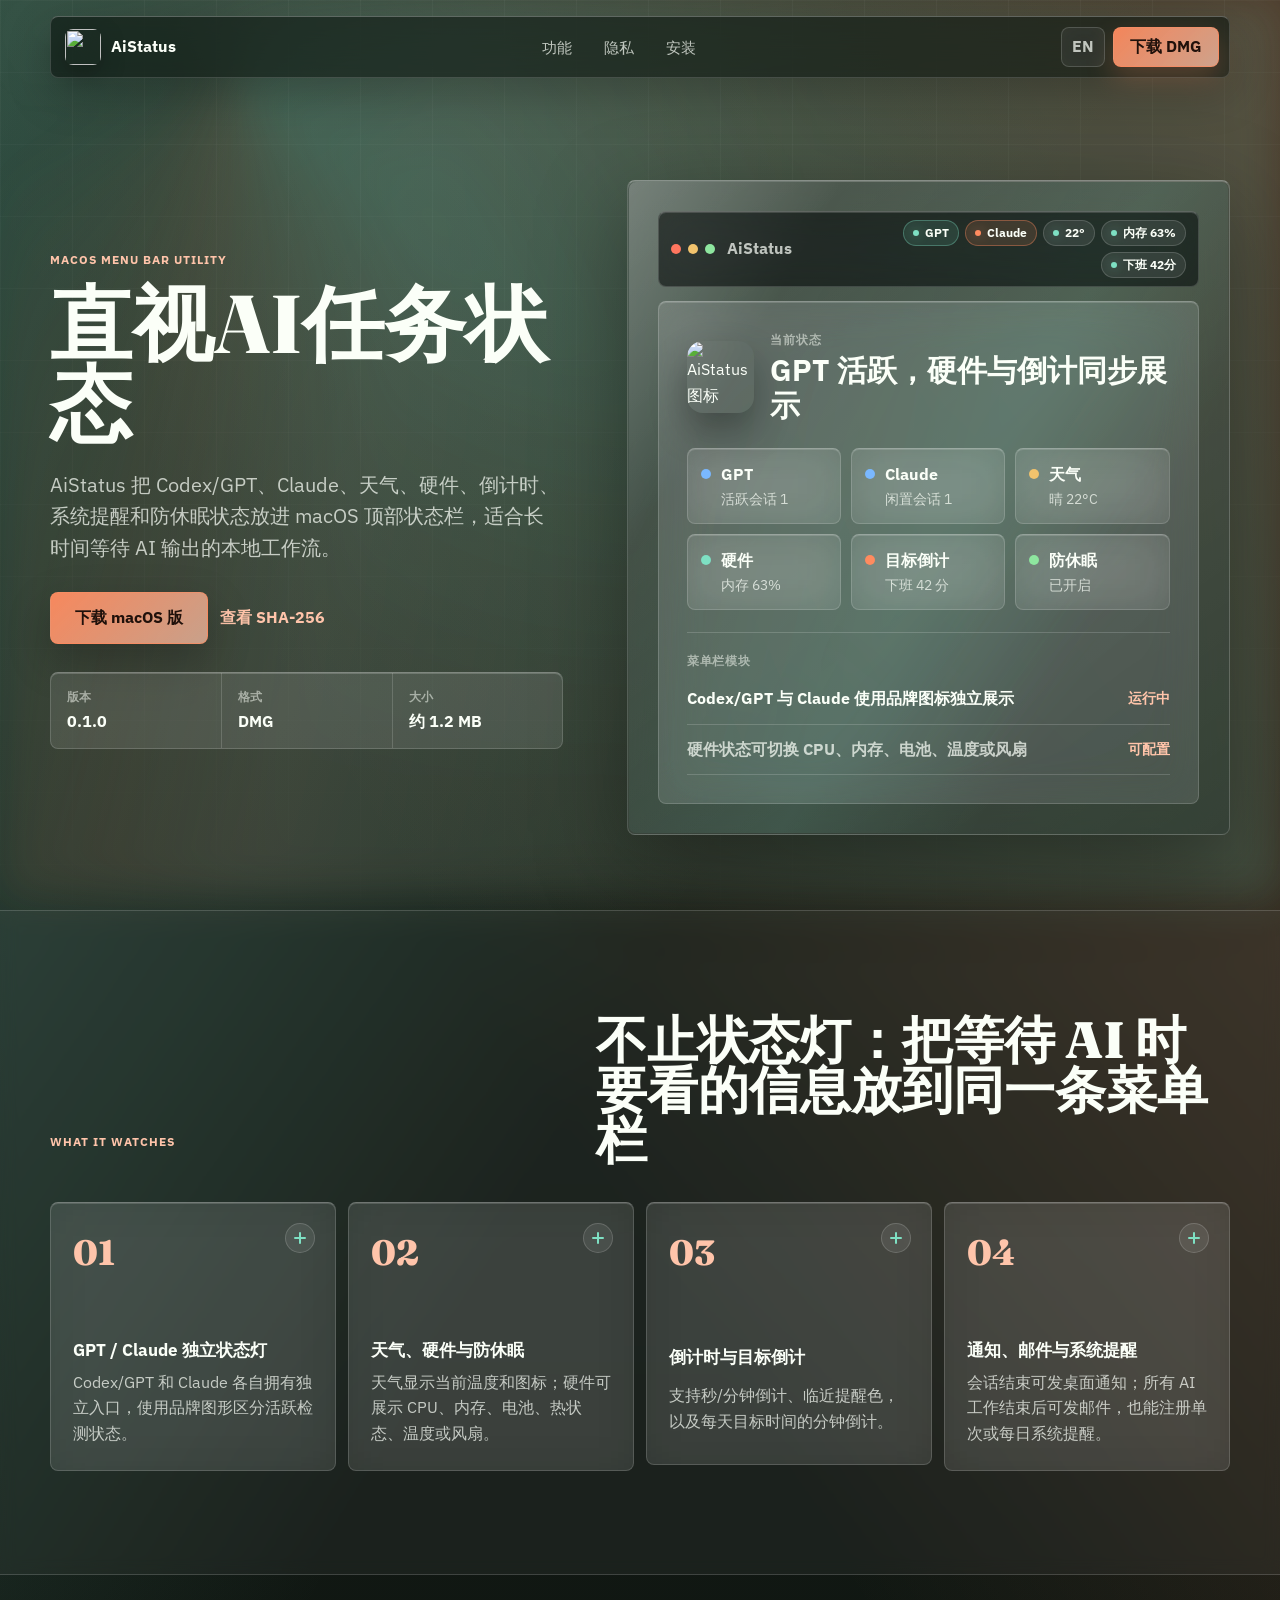
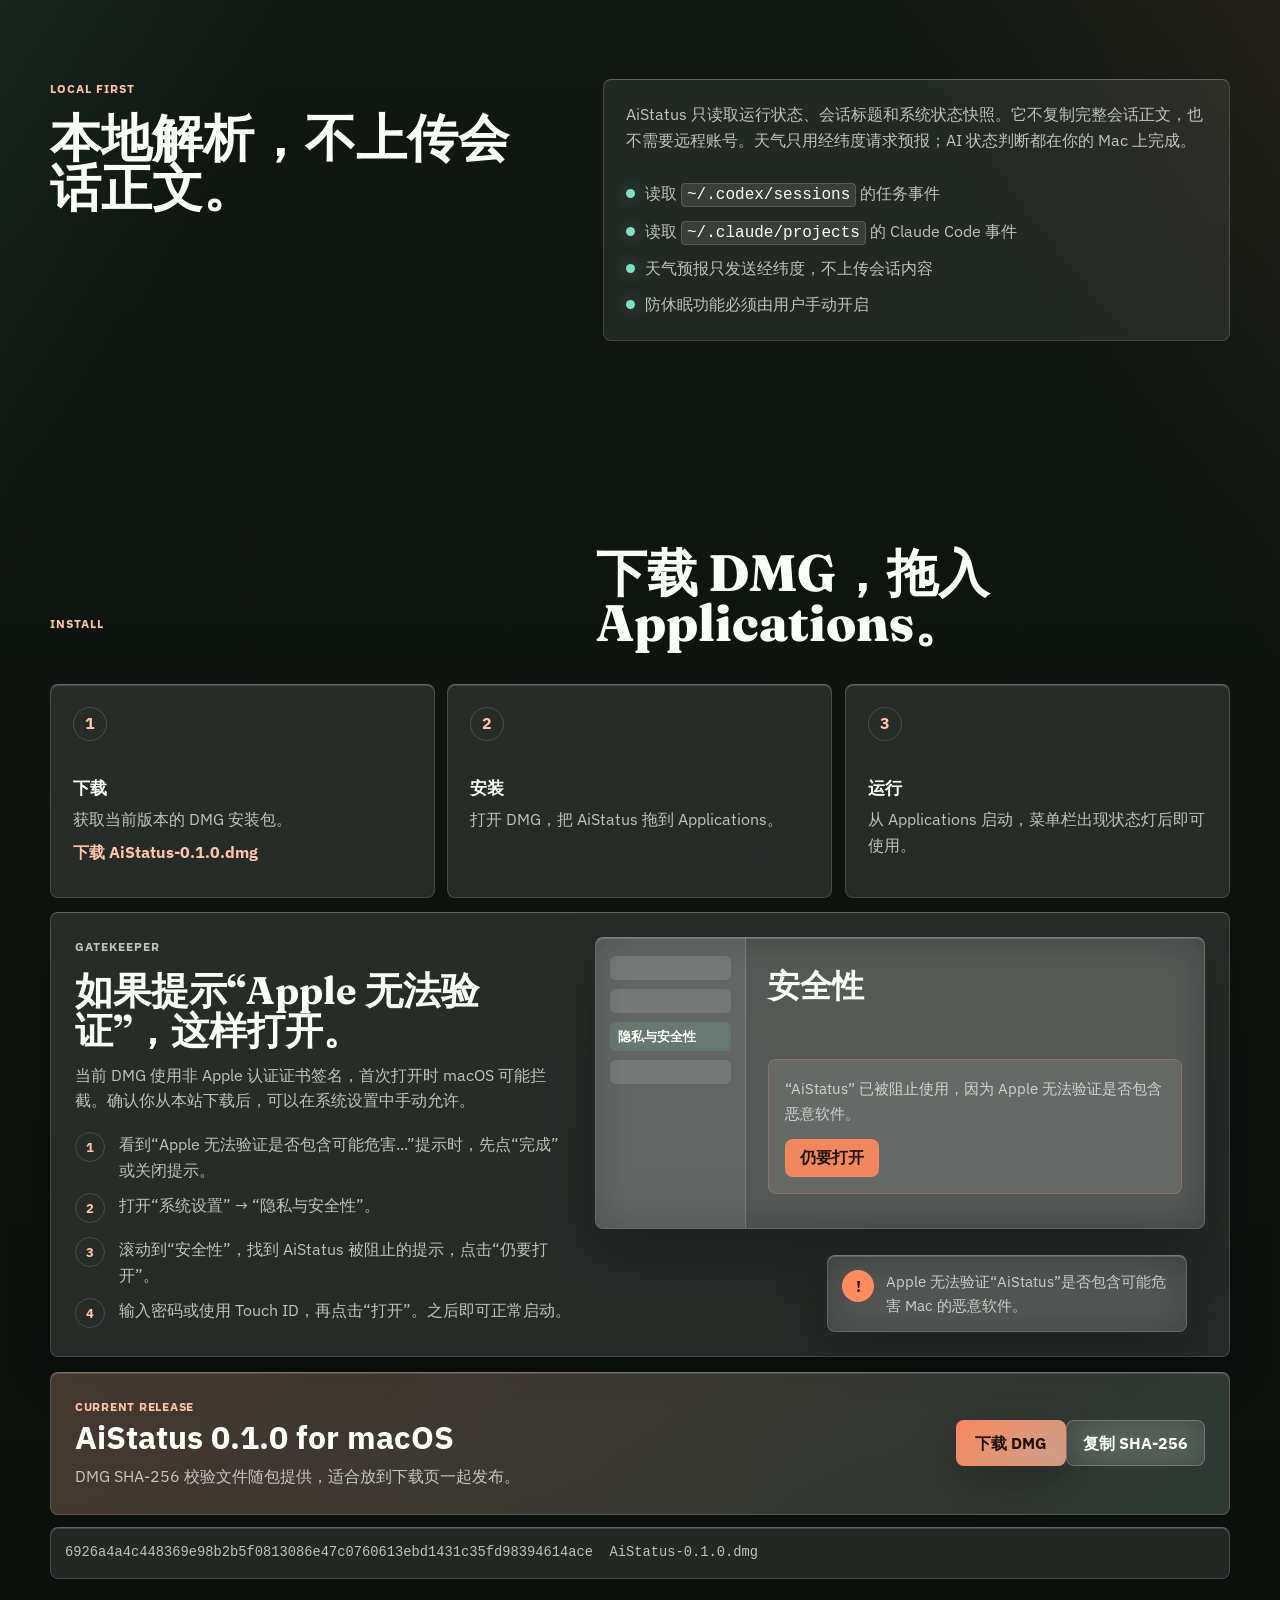
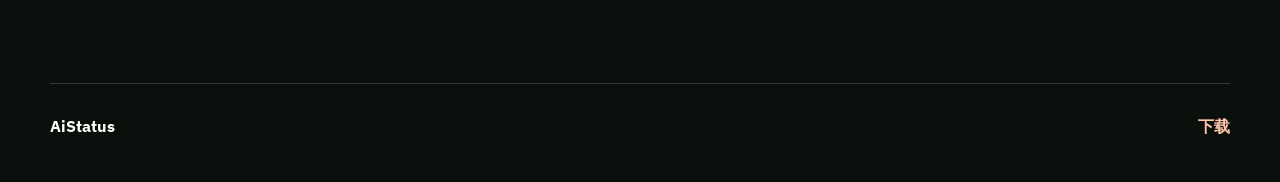
==== site/index.html @ 4d18d647 "feat: expand status modules and landing page" ====
<!doctype html>
<html lang="zh-CN">
<head>
    <meta charset="utf-8">
    <meta name="viewport" content="width=device-width, initial-scale=1">
    <title>AiStatus - macOS 菜单栏 AI 状态灯</title>
    <meta name="description" content="AiStatus 是一款 macOS 菜单栏工具，用独立状态灯显示 Codex/GPT 和 Claude Code 任务，并集中展示天气、硬件、倒计时、系统提醒和防休眠状态。">
    <link rel="icon" href="assets/app-icon.png">
    <link rel="preconnect" href="https://fonts.googleapis.com">
    <link rel="preconnect" href="https://fonts.gstatic.com" crossorigin>
    <link href="https://fonts.googleapis.com/css2?family=Fraunces:opsz,wght@9..144,700;9..144,800&family=IBM+Plex+Sans:wght@400;500;600;700&display=swap" rel="stylesheet">
    <link rel="stylesheet" href="styles.css">
</head>
<body>
    <div class="cursor-follower" data-cursor aria-hidden="true">
        <span class="cursor-halo"></span>
        <span class="cursor-core"></span>
    </div>

    <header class="site-header" aria-label="主导航" data-i18n-attr="aria-label:headerAria">
        <a class="brand" href="#top" aria-label="AiStatus 首页" data-i18n-attr="aria-label:brandAria">
            <img src="assets/app-icon.png" alt="" width="36" height="36">
            <span>AiStatus</span>
        </a>
        <nav class="nav-links" aria-label="页面导航" data-i18n-attr="aria-label:navAria">
            <a href="#features" data-i18n="navFeatures">功能</a>
            <a href="#privacy" data-i18n="navPrivacy">隐私</a>
            <a href="#install" data-i18n="navInstall">安装</a>
        </nav>
        <div class="header-actions">
            <button class="language-toggle" type="button" data-lang-toggle aria-label="Switch to English" aria-pressed="false">
                <span data-lang-current>EN</span>
            </button>
            <a class="header-download" href="downloads/AiStatus-0.1.0.dmg" download data-i18n="navDownload">下载 DMG</a>
        </div>
    </header>

    <main id="top">
        <section class="hero" aria-labelledby="hero-title">
            <div class="hero-copy">
                <p class="eyebrow" data-i18n="heroEyebrow">macOS menu bar utility</p>
                <h1 id="hero-title" data-i18n="heroTitle">直视AI任务状态</h1>
                <p class="hero-lede" data-i18n="heroLede">
                    AiStatus 把 Codex/GPT、Claude、天气、硬件、倒计时、系统提醒和防休眠状态
                    放进 macOS 顶部状态栏，适合长时间等待 AI 输出的本地工作流。
                </p>
                <div class="hero-actions" aria-label="下载操作" data-i18n-attr="aria-label:downloadActionsAria">
                    <a class="download-button" href="downloads/AiStatus-0.1.0.dmg" download data-i18n="heroDownload">下载 macOS 版</a>
                    <a class="checksum-link" href="downloads/AiStatus-0.1.0.dmg.sha256" data-i18n="heroChecksum">查看 SHA-256</a>
                </div>
                <dl class="release-strip" aria-label="版本信息" data-i18n-attr="aria-label:releaseAria">
                    <div>
                        <dt data-i18n="releaseVersion">版本</dt>
                        <dd>0.1.0</dd>
                    </div>
                    <div>
                        <dt data-i18n="releaseFormat">格式</dt>
                        <dd>DMG</dd>
                    </div>
                    <div>
                        <dt data-i18n="releaseSize">大小</dt>
                        <dd data-i18n="releaseSizeValue">约 1.2 MB</dd>
                    </div>
                </dl>
            </div>

            <div class="product-visual" aria-label="AiStatus 产品预览" data-i18n-attr="aria-label:productAria" data-spring-card>
                <div class="menubar">
                    <span class="window-controls" aria-hidden="true">
                        <span class="window-dot red"></span>
                        <span class="window-dot amber"></span>
                        <span class="window-dot green"></span>
                    </span>
                    <span class="menubar-title">AiStatus</span>
                    <span class="menubar-modules" aria-hidden="true">
                        <span class="menubar-pill gpt-pill">GPT</span>
                        <span class="menubar-pill claude-pill">Claude</span>
                        <span class="menubar-pill">22°</span>
                        <span class="menubar-pill">内存 63%</span>
                        <span class="menubar-pill">下班 42分</span>
                    </span>
                </div>
                <div class="status-panel">
                    <div class="panel-head">
                        <img src="assets/app-icon.png" alt="AiStatus 图标" width="72" height="72" data-i18n-attr="alt:iconAlt">
                        <div>
                            <p class="panel-kicker" data-i18n="panelKicker">当前状态</p>
                            <p class="panel-state" data-i18n="panelState">GPT 活跃，硬件与倒计同步展示</p>
                        </div>
                    </div>
                    <div class="provider-grid">
                        <div class="provider running">
                            <span class="provider-dot"></span>
                            <div>
                                <strong>GPT</strong>
                                <span data-i18n="activeSessionOne">活跃会话 1</span>
                            </div>
                        </div>
                        <div class="provider running">
                            <span class="provider-dot"></span>
                            <div>
                                <strong>Claude</strong>
                                <span data-i18n="idleSessionOne">闲置会话 1</span>
                            </div>
                        </div>
                        <div class="provider weather">
                            <span class="provider-dot"></span>
                            <div>
                                <strong data-i18n="weatherModule">天气</strong>
                                <span data-i18n="weatherPreview">晴 22°C</span>
                            </div>
                        </div>
                        <div class="provider hardware">
                            <span class="provider-dot"></span>
                            <div>
                                <strong data-i18n="hardwareModule">硬件</strong>
                                <span data-i18n="hardwarePreview">内存 63%</span>
                            </div>
                        </div>
                        <div class="provider countdown">
                            <span class="provider-dot"></span>
                            <div>
                                <strong data-i18n="targetCountdown">目标倒计</strong>
                                <span data-i18n="targetCountdownPreview">下班 42 分</span>
                            </div>
                        </div>
                        <div class="provider idle">
                            <span class="provider-dot"></span>
                            <div>
                                <strong data-i18n="sleepPrevention">防休眠</strong>
                                <span data-i18n="enabled">已开启</span>
                            </div>
                        </div>
                    </div>
                    <div class="session-list">
                        <p data-i18n="latestEvent">菜单栏模块</p>
                        <div class="session-row">
                            <span data-i18n="sampleRunningTitle">Codex/GPT 与 Claude 使用品牌图标独立展示</span>
                            <span data-i18n="running">运行中</span>
                        </div>
                        <div class="session-row muted">
                            <span data-i18n="sampleEndedTitle">硬件状态可切换 CPU、内存、电池、温度或风扇</span>
                            <span data-i18n="configurable">可配置</span>
                        </div>
                    </div>
                </div>
            </div>
        </section>

        <section class="section band" id="features" aria-labelledby="features-title">
            <div class="section-heading">
                <p class="eyebrow" data-i18n="featuresEyebrow">What it watches</p>
                <h2 id="features-title" data-i18n="featuresTitle">不止状态灯：把等待 AI 时要看的信息放到同一条菜单栏</h2>
            </div>
            <div class="feature-grid">
                <article class="feature-card" data-expand-card data-spring-card>
                    <button class="feature-card-toggle" type="button" aria-expanded="false" aria-controls="feature-one-detail">
                        <span class="feature-index">01</span>
                        <span class="expand-glyph" aria-hidden="true"></span>
                        <h3 data-i18n="featureOneTitle">GPT / Claude 独立状态灯</h3>
                        <p data-i18n="featureOneText">Codex/GPT 和 Claude 各自拥有独立入口，使用品牌图形区分活跃检测状态。</p>
                    </button>
                    <div class="card-expansion" id="feature-one-detail">
                        <div>
                            <p data-i18n="featureOneDetail">单击查看会话悬浮窗，双击进入对应设置；活跃和闲置会话标题都能快速扫到。</p>
                        </div>
                    </div>
                </article>
                <article class="feature-card" data-expand-card data-spring-card>
                    <button class="feature-card-toggle" type="button" aria-expanded="false" aria-controls="feature-two-detail">
                        <span class="feature-index">02</span>
                        <span class="expand-glyph" aria-hidden="true"></span>
                        <h3 data-i18n="featureTwoTitle">天气、硬件与防休眠</h3>
                        <p data-i18n="featureTwoText">天气显示当前温度和图标；硬件可展示 CPU、内存、电池、热状态、温度或风扇。</p>
                    </button>
                    <div class="card-expansion" id="feature-two-detail">
                        <div>
                            <p data-i18n="featureTwoDetail">硬件悬浮窗仍保留完整快照；状态栏直接展示哪项指标可以在设置里切换。</p>
                        </div>
                    </div>
                </article>
                <article class="feature-card" data-expand-card data-spring-card>
                    <button class="feature-card-toggle" type="button" aria-expanded="false" aria-controls="feature-three-detail">
                        <span class="feature-index">03</span>
                        <span class="expand-glyph" aria-hidden="true"></span>
                        <h3 data-i18n="featureThreeTitle">倒计时与目标倒计</h3>
                        <p data-i18n="featureThreeText">支持秒/分钟倒计、临近提醒色，以及每天目标时间的分钟倒计。</p>
                    </button>
                    <div class="card-expansion" id="feature-three-detail">
                        <div>
                            <p data-i18n="featureThreeDetail">目标倒计可以配置目标名称、过点处理、状态栏背景色、文字粗细和文字颜色。</p>
                        </div>
                    </div>
                </article>
                <article class="feature-card" data-expand-card data-spring-card>
                    <button class="feature-card-toggle" type="button" aria-expanded="false" aria-controls="feature-four-detail">
                        <span class="feature-index">04</span>
                        <span class="expand-glyph" aria-hidden="true"></span>
                        <h3 data-i18n="featureFourTitle">通知、邮件与系统提醒</h3>
                        <p data-i18n="featureFourText">会话结束可发桌面通知；所有 AI 工作结束后可发邮件，也能注册单次或每日系统提醒。</p>
                    </button>
                    <div class="card-expansion" id="feature-four-detail">
                        <div>
                            <p data-i18n="featureFourDetail">提醒页显示系统注册状态并支持测试提醒，方便检查 macOS 通知权限和专注模式影响。</p>
                        </div>
                    </div>
                </article>
            </div>
        </section>

        <section class="section privacy" id="privacy" aria-labelledby="privacy-title">
            <div>
                <p class="eyebrow" data-i18n="privacyEyebrow">Local first</p>
                <h2 id="privacy-title" data-i18n="privacyTitle">本地解析，不上传会话正文。</h2>
            </div>
            <div class="privacy-copy">
                <p data-i18n="privacyText">
                    AiStatus 只读取运行状态、会话标题和系统状态快照。它不复制完整会话正文，也不需要远程账号。
                    天气只用经纬度请求预报；AI 状态判断都在你的 Mac 上完成。
                </p>
                <ul class="privacy-list">
                    <li><span></span><span data-i18n-html="privacyItemCodex">读取 <code>~/.codex/sessions</code> 的任务事件</span></li>
                    <li><span></span><span data-i18n-html="privacyItemClaude">读取 <code>~/.claude/projects</code> 的 Claude Code 事件</span></li>
                    <li><span></span><span data-i18n="privacyItemWeather">天气预报只发送经纬度，不上传会话内容</span></li>
                    <li><span></span><span data-i18n="privacyItemSleep">防休眠功能必须由用户手动开启</span></li>
                </ul>
            </div>
        </section>

        <section class="section install" id="install" aria-labelledby="install-title">
            <div class="section-heading">
                <p class="eyebrow" data-i18n="installEyebrow">Install</p>
                <h2 id="install-title" data-i18n="installTitle">下载 DMG，拖入 Applications。</h2>
            </div>
            <div class="install-grid">
                <article class="install-step" data-spring-card>
                    <span>1</span>
                    <h3 data-i18n="installStepOneTitle">下载</h3>
                    <p data-i18n="installStepOneText">获取当前版本的 DMG 安装包。</p>
                    <a href="downloads/AiStatus-0.1.0.dmg" download data-i18n="installStepOneLink">下载 AiStatus-0.1.0.dmg</a>
                </article>
                <article class="install-step" data-spring-card>
                    <span>2</span>
                    <h3 data-i18n="installStepTwoTitle">安装</h3>
                    <p data-i18n="installStepTwoText">打开 DMG，把 AiStatus 拖到 Applications。</p>
                </article>
                <article class="install-step" data-spring-card>
                    <span>3</span>
                    <h3 data-i18n="installStepThreeTitle">运行</h3>
                    <p data-i18n="installStepThreeText">从 Applications 启动，菜单栏出现状态灯后即可使用。</p>
                </article>
            </div>
            <div class="security-help" aria-labelledby="security-help-title" data-spring-card>
                <div class="security-copy">
                    <p class="eyebrow" data-i18n="securityEyebrow">Gatekeeper</p>
                    <h3 id="security-help-title" data-i18n="securityTitle">如果提示“Apple 无法验证”，这样打开。</h3>
                    <p data-i18n="securityIntro">
                        当前 DMG 使用非 Apple 认证证书签名，首次打开时 macOS 可能拦截。确认你从本站下载后，可以在系统设置中手动允许。
                    </p>
                    <ol class="security-steps">
                        <li data-i18n="securityStepOne">看到“Apple 无法验证是否包含可能危害...”提示时，先点“完成”或关闭提示。</li>
                        <li data-i18n="securityStepTwo">打开“系统设置” → “隐私与安全性”。</li>
                        <li data-i18n="securityStepThree">滚动到“安全性”，找到 AiStatus 被阻止的提示，点击“仍要打开”。</li>
                        <li data-i18n="securityStepFour">输入密码或使用 Touch ID，再点击“打开”。之后即可正常启动。</li>
                    </ol>
                </div>
                <div class="settings-visual" aria-hidden="true">
                    <div class="settings-window">
                        <div class="settings-sidebar">
                            <span></span>
                            <span></span>
                            <strong data-i18n="securityVisualPrivacy">隐私与安全性</strong>
                            <span></span>
                        </div>
                        <div class="settings-panel">
                            <div class="settings-title" data-i18n="securityVisualTitle">安全性</div>
                            <div class="gatekeeper-card">
                                <p data-i18n="securityVisualText">“AiStatus” 已被阻止使用，因为 Apple 无法验证是否包含恶意软件。</p>
                                <button type="button" tabindex="-1" data-i18n="securityVisualButton">仍要打开</button>
                            </div>
                        </div>
                    </div>
                    <div class="warning-dialog">
                        <span class="warning-icon">!</span>
                        <p data-i18n="securityVisualWarning">Apple 无法验证“AiStatus”是否包含可能危害 Mac 的恶意软件。</p>
                    </div>
                </div>
            </div>
            <div class="download-panel">
                <div>
                    <p class="panel-label" data-i18n="currentRelease">Current release</p>
                    <h3>AiStatus 0.1.0 for macOS</h3>
                    <p data-i18n="downloadPanelText">DMG SHA-256 校验文件随包提供，适合放到下载页一起发布。</p>
                </div>
                <div class="download-panel-actions">
                    <a class="download-button compact" href="downloads/AiStatus-0.1.0.dmg" download data-i18n="downloadDmg">下载 DMG</a>
                    <button class="copy-button" type="button" data-copy-source="checksum" data-i18n="copySha">复制 SHA-256</button>
                </div>
            </div>
            <pre class="checksum" id="checksum" tabindex="0">6926a4a4c448369e98b2b5f0813086e47c0760613ebd1431c35fd98394614ace  AiStatus-0.1.0.dmg</pre>
        </section>
    </main>

    <footer class="site-footer">
        <span>AiStatus</span>
        <a href="downloads/AiStatus-0.1.0.dmg" download data-i18n="footerDownload">下载</a>
    </footer>

    <script src="script.js"></script>
</body>
</html>
---- site/styles.css ----
:root {
    color-scheme: dark;
    --bg: #111813;
    --bg-ink: #0b0f0c;
    --surface: rgba(248, 255, 247, 0.13);
    --surface-strong: rgba(248, 255, 247, 0.2);
    --surface-faint: rgba(248, 255, 247, 0.08);
    --glass-edge: rgba(255, 255, 255, 0.28);
    --glass-line: rgba(255, 255, 255, 0.16);
    --ink: #fbfff8;
    --ink-muted: rgba(251, 255, 248, 0.72);
    --ink-soft: rgba(251, 255, 248, 0.52);
    --accent: #ff8b5f;
    --accent-dark: #ffc4aa;
    --accent-soft: rgba(255, 139, 95, 0.22);
    --mint: #7ee0c3;
    --blue: #7ab8ff;
    --green: #8ee69f;
    --amber: #f2c36d;
    --shadow: 0 28px 90px rgba(0, 0, 0, 0.34);
    --shadow-soft: 0 16px 44px rgba(0, 0, 0, 0.24);
    --radius: 8px;
    --max: 1180px;
    --font-display: "Fraunces", Georgia, "Times New Roman", serif;
    --font-body: "IBM Plex Sans", "PingFang SC", "Hiragino Sans GB", "Microsoft YaHei", sans-serif;
    --spring: cubic-bezier(0.17, 1.32, 0.29, 1);
}

* {
    box-sizing: border-box;
}

html {
    scroll-behavior: smooth;
}

body {
    min-height: 100vh;
    margin: 0;
    overflow-x: hidden;
    background:
        linear-gradient(118deg, rgba(126, 224, 195, 0.24), transparent 38%),
        linear-gradient(238deg, rgba(255, 139, 95, 0.24), transparent 42%),
        linear-gradient(180deg, #17221b 0%, #111813 42%, #0b0f0c 100%);
    color: var(--ink);
    font-family: var(--font-body);
    line-height: 1.6;
    letter-spacing: 0;
}

body::before,
body::after {
    position: fixed;
    inset: 0;
    z-index: -3;
    pointer-events: none;
    content: "";
}

body::before {
    background:
        linear-gradient(90deg, rgba(255, 255, 255, 0.045) 1px, transparent 1px),
        linear-gradient(180deg, rgba(255, 255, 255, 0.035) 1px, transparent 1px);
    background-size: 72px 72px;
    -webkit-mask-image: linear-gradient(180deg, rgba(0, 0, 0, 0.86), rgba(0, 0, 0, 0.18));
    mask-image: linear-gradient(180deg, rgba(0, 0, 0, 0.86), rgba(0, 0, 0, 0.18));
}

body::after {
    z-index: -2;
    opacity: 0.72;
    background:
        conic-gradient(from 128deg at 18% 8%, rgba(126, 224, 195, 0.26), rgba(255, 139, 95, 0.14), transparent 34%, rgba(251, 255, 248, 0.08), rgba(126, 224, 195, 0.26)),
        linear-gradient(105deg, transparent 14%, rgba(255, 255, 255, 0.075) 32%, transparent 56%);
    filter: blur(22px);
}

a {
    color: inherit;
    text-decoration: none;
}

img {
    display: block;
    max-width: 100%;
}

code,
pre {
    font-family: "SFMono-Regular", Consolas, "Liberation Mono", monospace;
}

button,
a {
    -webkit-tap-highlight-color: transparent;
}

button {
    color: inherit;
}

:focus-visible {
    outline: 3px solid rgba(126, 224, 195, 0.42);
    outline-offset: 4px;
}

.cursor-follower {
    position: fixed;
    left: 0;
    top: 0;
    z-index: 80;
    display: none;
    width: 1px;
    height: 1px;
    pointer-events: none;
    opacity: 0;
    transform: translate3d(-80px, -80px, 0);
    transition: opacity 180ms ease;
}

.cursor-halo,
.cursor-core {
    position: absolute;
    left: 0;
    top: 0;
    border-radius: 50%;
    transform: translate(-50%, -50%);
}

.cursor-halo {
    width: 54px;
    height: 54px;
    border: 1px solid rgba(126, 224, 195, 0.58);
    background: rgba(126, 224, 195, 0.08);
    box-shadow: 0 0 34px rgba(126, 224, 195, 0.2);
    transition: width 260ms var(--spring), height 260ms var(--spring), border-color 220ms ease, background 220ms ease;
}

.cursor-core {
    width: 8px;
    height: 8px;
    background: var(--accent);
    box-shadow: 0 0 20px rgba(255, 139, 95, 0.62);
}

html.cursor-enabled .cursor-follower {
    display: block;
}

html.cursor-ready .cursor-follower {
    opacity: 1;
}

html.cursor-active .cursor-halo {
    width: 76px;
    height: 76px;
    border-color: rgba(255, 139, 95, 0.68);
    background: rgba(255, 139, 95, 0.12);
}

.site-header {
    position: sticky;
    top: 0;
    z-index: 30;
    display: flex;
    align-items: center;
    justify-content: space-between;
    width: min(calc(100% - 32px), var(--max));
    margin: 16px auto 0;
    padding: 10px 10px 10px 14px;
    border: 1px solid var(--glass-line);
    border-top-color: var(--glass-edge);
    border-radius: var(--radius);
    background: rgba(14, 22, 17, 0.62);
    box-shadow: var(--shadow-soft);
    -webkit-backdrop-filter: blur(24px) saturate(1.2);
    backdrop-filter: blur(24px) saturate(1.2);
}

.brand,
.header-actions,
.nav-links,
.hero-actions,
.release-strip,
.panel-head,
.download-panel-actions,
.site-footer {
    display: flex;
    align-items: center;
}

.brand {
    gap: 10px;
    font-weight: 800;
}

.brand img {
    width: 36px;
    height: 36px;
    border-radius: 8px;
    box-shadow: 0 8px 24px rgba(0, 0, 0, 0.26);
}

.nav-links {
    gap: 6px;
    color: var(--ink-muted);
    font-size: 0.95rem;
}

.header-actions {
    gap: 8px;
}

.nav-links a,
.language-toggle,
.header-download,
.checksum-link,
.copy-button,
.install-step a {
    min-height: 40px;
    border-radius: var(--radius);
    transition: background 240ms ease, color 240ms ease, transform 420ms var(--spring), border-color 240ms ease;
}

.nav-links a {
    display: inline-flex;
    align-items: center;
    padding: 0 13px;
}

.nav-links a:hover {
    background: rgba(255, 255, 255, 0.1);
    color: var(--ink);
}

.language-toggle {
    display: inline-flex;
    min-width: 44px;
    align-items: center;
    justify-content: center;
    border: 1px solid var(--glass-line);
    background: rgba(255, 255, 255, 0.08);
    color: var(--ink-muted);
    font: inherit;
    font-weight: 800;
    cursor: pointer;
    -webkit-backdrop-filter: blur(18px);
    backdrop-filter: blur(18px);
}

.language-toggle:hover {
    border-color: rgba(126, 224, 195, 0.42);
    background: rgba(126, 224, 195, 0.12);
    color: var(--ink);
}

.header-download,
.download-button,
.copy-button {
    display: inline-flex;
    align-items: center;
    justify-content: center;
    font: inherit;
    font-weight: 800;
    cursor: pointer;
}

.header-download {
    padding: 0 16px;
    border: 1px solid rgba(255, 139, 95, 0.62);
    background: linear-gradient(135deg, rgba(255, 139, 95, 0.95), rgba(255, 196, 170, 0.78));
    color: #20110b;
    box-shadow: 0 12px 28px rgba(255, 139, 95, 0.22);
}

.header-download:hover,
.download-button:hover,
.copy-button:hover {
    transform: translateY(-2px) scale(1.015);
}

.hero {
    display: grid;
    grid-template-columns: minmax(0, 0.92fr) minmax(430px, 1.08fr);
    gap: clamp(34px, 5vw, 76px);
    width: min(calc(100% - 32px), var(--max));
    min-height: calc(100svh - 88px);
    margin: 0 auto;
    padding: clamp(62px, 8vw, 112px) 0 clamp(44px, 6vw, 74px);
    align-items: center;
}

.hero-copy,
.product-visual,
.section,
.site-footer {
    animation: enter 820ms var(--spring) both;
}

.product-visual {
    animation-delay: 120ms;
}

.eyebrow {
    margin: 0 0 14px;
    color: var(--accent-dark);
    font-size: 0.78rem;
    font-weight: 800;
    letter-spacing: 0.08em;
    text-transform: uppercase;
}

h1,
h2,
h3,
p {
    margin-top: 0;
}

h1,
h2 {
    font-family: var(--font-display);
    font-weight: 800;
    line-height: 0.98;
    letter-spacing: 0;
}

h1 {
    max-width: 640px;
    margin-bottom: 24px;
    font-size: clamp(2.72rem, 6.4vw, 5.25rem);
}

h2 {
    max-width: 780px;
    margin-bottom: 0;
    font-size: clamp(2.05rem, 4vw, 3.75rem);
}

h3 {
    margin-bottom: 8px;
    font-size: 1.08rem;
    line-height: 1.3;
}

html[lang="en"] h1 {
    max-width: 760px;
    font-size: clamp(3rem, 6.2vw, 5.45rem);
}

html[lang="en"] h2 {
    max-width: 820px;
    font-size: clamp(2rem, 3.8vw, 3.65rem);
}

.hero-lede {
    max-width: 600px;
    margin-bottom: 28px;
    color: var(--ink-muted);
    font-size: clamp(1.05rem, 2vw, 1.24rem);
}

.hero-actions {
    flex-wrap: wrap;
    gap: 12px;
    margin-bottom: 28px;
}

.download-button,
.copy-button {
    min-height: 52px;
    border: 1px solid rgba(255, 255, 255, 0.22);
    border-radius: var(--radius);
    background: rgba(255, 255, 255, 0.12);
    color: var(--ink);
    box-shadow: var(--shadow-soft);
    backdrop-filter: blur(18px) saturate(1.2);
}

.download-button {
    padding: 0 24px;
    border-color: rgba(255, 139, 95, 0.62);
    background: linear-gradient(135deg, rgba(255, 139, 95, 0.96), rgba(255, 196, 170, 0.72));
    color: #20110b;
}

.download-button.compact {
    min-height: 46px;
    padding: 0 18px;
}

.checksum-link,
.install-step a {
    display: inline-flex;
    align-items: center;
    color: var(--accent-dark);
    font-weight: 800;
}

.checksum-link:hover,
.install-step a:hover {
    color: var(--mint);
}

.release-strip {
    width: min(100%, 540px);
    align-items: stretch;
    border: 1px solid var(--glass-line);
    border-top-color: var(--glass-edge);
    border-radius: var(--radius);
    background: rgba(255, 255, 255, 0.1);
    -webkit-backdrop-filter: blur(20px) saturate(1.2);
    backdrop-filter: blur(20px) saturate(1.2);
    box-shadow: inset 0 1px 0 rgba(255, 255, 255, 0.18);
}

.release-strip div {
    flex: 1;
    padding: 14px 16px;
}

.release-strip div + div {
    border-left: 1px solid var(--glass-line);
}

.release-strip dt {
    color: var(--ink-soft);
    font-size: 0.78rem;
    font-weight: 800;
}

.release-strip dd {
    margin: 2px 0 0;
    font-weight: 800;
}

[data-spring-card] {
    transform:
        perspective(960px)
        translate3d(var(--spring-x, 0px), var(--spring-y, 0px), 0)
        rotateX(var(--spring-rx, 0deg))
        rotateY(var(--spring-ry, 0deg))
        scale(var(--spring-scale, 1));
    transform-style: preserve-3d;
    will-change: transform;
}

.product-visual {
    position: relative;
    padding: clamp(18px, 3vw, 30px);
    border: 1px solid var(--glass-line);
    border-top-color: rgba(255, 255, 255, 0.38);
    border-radius: var(--radius);
    background:
        linear-gradient(145deg, rgba(255, 255, 255, 0.19), rgba(255, 255, 255, 0.07)),
        rgba(18, 31, 24, 0.56);
    box-shadow: var(--shadow), inset 0 1px 0 rgba(255, 255, 255, 0.2);
    -webkit-backdrop-filter: blur(26px) saturate(1.35);
    backdrop-filter: blur(26px) saturate(1.35);
}

.product-visual::before {
    position: absolute;
    inset: 1px;
    content: "";
    border-radius: calc(var(--radius) - 1px);
    pointer-events: none;
    background: linear-gradient(120deg, rgba(255, 255, 255, 0.22), transparent 22%, rgba(126, 224, 195, 0.12) 54%, transparent 74%);
}

.menubar,
.status-panel,
.provider,
.feature-card,
.install-step,
.security-help,
.download-panel,
.checksum,
.settings-window,
.warning-dialog {
    border: 1px solid var(--glass-line);
    border-top-color: var(--glass-edge);
    border-radius: var(--radius);
    background: rgba(255, 255, 255, 0.1);
    box-shadow: inset 0 1px 0 rgba(255, 255, 255, 0.14);
    -webkit-backdrop-filter: blur(22px) saturate(1.25);
    backdrop-filter: blur(22px) saturate(1.25);
}

.menubar {
    position: relative;
    display: grid;
    grid-template-columns: auto minmax(74px, 1fr) minmax(0, auto);
    gap: 12px;
    align-items: center;
    min-height: 46px;
    padding: 8px 12px;
    background: rgba(5, 9, 7, 0.58);
    color: var(--ink);
}

.window-controls,
.menubar-modules {
    display: flex;
    align-items: center;
}

.window-controls {
    gap: 7px;
}

.window-dot {
    width: 10px;
    height: 10px;
    border-radius: 50%;
}

.red {
    background: #ff765f;
}

.amber {
    background: var(--amber);
}

.green {
    background: var(--green);
}

.menubar-title {
    min-width: 0;
    color: var(--ink-muted);
    font-weight: 800;
    overflow: hidden;
    text-overflow: ellipsis;
    white-space: nowrap;
}

.menubar-modules {
    min-width: 0;
    flex-wrap: wrap;
    gap: 6px;
    justify-content: flex-end;
}

.menubar-pill {
    display: inline-flex;
    max-width: 100%;
    min-height: 26px;
    align-items: center;
    justify-content: center;
    padding: 0 9px;
    border: 1px solid var(--glass-line);
    border-radius: 999px;
    background: rgba(255, 255, 255, 0.09);
    color: var(--ink);
    font-size: 0.76rem;
    font-weight: 800;
    line-height: 1;
    overflow: hidden;
    text-overflow: ellipsis;
    white-space: nowrap;
}

.menubar-pill::before {
    width: 6px;
    height: 6px;
    margin-right: 6px;
    border-radius: 50%;
    background: var(--mint);
    content: "";
    box-shadow: 0 0 12px rgba(126, 224, 195, 0.48);
}

.gpt-pill {
    border-color: rgba(126, 224, 195, 0.34);
    background: rgba(126, 224, 195, 0.12);
}

.claude-pill {
    border-color: rgba(255, 139, 95, 0.38);
    background: rgba(255, 139, 95, 0.14);
}

.claude-pill::before {
    background: var(--accent);
    box-shadow: 0 0 12px rgba(255, 139, 95, 0.52);
}

.status-dot,
.provider-dot {
    border-radius: 50%;
    background: var(--blue);
}

.status-dot {
    width: 15px;
    height: 15px;
    box-shadow: 0 0 0 6px rgba(122, 184, 255, 0.16);
}

.status-dot.active {
    animation: pulse 2.4s ease-in-out infinite;
}

.status-panel {
    position: relative;
    margin-top: 14px;
    padding: clamp(18px, 3vw, 28px);
    background: rgba(255, 255, 255, 0.12);
}

.panel-head {
    gap: 16px;
    margin-bottom: 24px;
}

.panel-head img {
    width: 72px;
    height: 72px;
    border-radius: 16px;
    box-shadow: 0 18px 36px rgba(0, 0, 0, 0.3);
}

.panel-kicker,
.panel-label,
.session-list p {
    margin-bottom: 3px;
    color: var(--ink-soft);
    font-size: 0.78rem;
    font-weight: 800;
    letter-spacing: 0.06em;
    text-transform: uppercase;
}

.panel-state {
    margin: 0;
    font-size: clamp(1.28rem, 2.5vw, 1.85rem);
    font-weight: 800;
    line-height: 1.2;
}

.provider-grid {
    display: grid;
    grid-template-columns: repeat(3, 1fr);
    gap: 10px;
    margin-bottom: 22px;
}

.provider {
    display: flex;
    min-width: 0;
    gap: 10px;
    align-items: flex-start;
    padding: 13px;
    background: rgba(255, 255, 255, 0.08);
}

.provider-dot {
    flex: 0 0 auto;
    width: 10px;
    height: 10px;
    margin-top: 7px;
}

.provider.idle .provider-dot {
    background: var(--green);
}

.provider.weather .provider-dot {
    background: var(--amber);
}

.provider.hardware .provider-dot {
    background: var(--mint);
}

.provider.countdown .provider-dot {
    background: var(--accent);
}

.provider strong,
.provider span {
    display: block;
}

.provider span {
    overflow-wrap: anywhere;
    color: var(--ink-muted);
    font-size: 0.88rem;
}

.session-list {
    padding-top: 18px;
    border-top: 1px solid var(--glass-line);
}

.session-row {
    display: flex;
    gap: 14px;
    justify-content: space-between;
    padding: 12px 0;
    border-bottom: 1px solid var(--glass-line);
}

.session-row span:first-child {
    min-width: 0;
    overflow-wrap: anywhere;
    font-weight: 800;
}

.session-row span:last-child {
    flex: 0 0 auto;
    color: var(--accent-dark);
    font-size: 0.9rem;
    font-weight: 800;
}

.session-row.muted {
    color: var(--ink-muted);
}

.section {
    width: min(calc(100% - 32px), var(--max));
    margin: 0 auto;
    padding: clamp(62px, 9vw, 104px) 0;
}

.band {
    width: 100%;
    max-width: none;
    padding-inline: max(16px, calc((100% - var(--max)) / 2));
    border-top: 1px solid var(--glass-line);
    border-bottom: 1px solid var(--glass-line);
    background: rgba(255, 255, 255, 0.045);
    -webkit-backdrop-filter: blur(8px);
    backdrop-filter: blur(8px);
}

.section-heading {
    display: grid;
    grid-template-columns: 0.9fr 1.1fr;
    gap: 28px;
    align-items: end;
    margin-bottom: 36px;
}

.feature-grid,
.install-grid {
    display: grid;
    gap: 12px;
}

.feature-grid {
    grid-template-columns: repeat(4, minmax(0, 1fr));
    align-items: start;
}

.feature-card,
.install-step {
    overflow: hidden;
    background: rgba(255, 255, 255, 0.105);
}

.feature-card {
    min-height: 260px;
    transition: border-color 260ms ease, background 260ms ease, box-shadow 420ms var(--spring);
}

.feature-card:hover,
.feature-card.is-expanded {
    border-color: rgba(126, 224, 195, 0.38);
    background: rgba(255, 255, 255, 0.16);
    box-shadow: var(--shadow-soft), inset 0 1px 0 rgba(255, 255, 255, 0.2);
}

.feature-card-toggle {
    position: relative;
    display: grid;
    width: 100%;
    min-height: 260px;
    padding: 22px;
    border: 0;
    background: transparent;
    text-align: left;
    font: inherit;
    cursor: pointer;
}

.feature-card-toggle p,
.card-expansion p,
.install-step p,
.download-panel p,
.privacy-copy p {
    margin-bottom: 0;
    color: var(--ink-muted);
}

.feature-index {
    display: block;
    margin-bottom: 58px;
    color: var(--accent-dark);
    font-family: var(--font-display);
    font-size: 2.2rem;
    font-weight: 800;
}

.expand-glyph {
    position: absolute;
    top: 20px;
    right: 20px;
    width: 30px;
    height: 30px;
    border: 1px solid var(--glass-line);
    border-radius: 50%;
    background: rgba(255, 255, 255, 0.08);
}

.expand-glyph::before,
.expand-glyph::after {
    position: absolute;
    left: 50%;
    top: 50%;
    width: 12px;
    height: 2px;
    content: "";
    border-radius: 999px;
    background: var(--mint);
    transform: translate(-50%, -50%);
    transition: transform 380ms var(--spring);
}

.expand-glyph::after {
    transform: translate(-50%, -50%) rotate(90deg);
}

.feature-card.is-expanded .expand-glyph::after {
    transform: translate(-50%, -50%) rotate(0deg);
}

.card-expansion {
    display: grid;
    grid-template-rows: 0fr;
    border-top: 1px solid transparent;
    transition: grid-template-rows 540ms var(--spring), border-color 260ms ease;
}

.card-expansion > div {
    overflow: hidden;
}

.card-expansion p {
    padding: 0 22px 22px;
}

.feature-card.is-expanded .card-expansion {
    grid-template-rows: 1fr;
    border-color: var(--glass-line);
}

.privacy {
    display: grid;
    grid-template-columns: 0.85fr 1.15fr;
    gap: clamp(26px, 7vw, 90px);
    align-items: start;
}

.privacy-copy {
    padding: 22px;
    border: 1px solid var(--glass-line);
    border-top-color: var(--glass-edge);
    border-radius: var(--radius);
    background: rgba(255, 255, 255, 0.08);
    -webkit-backdrop-filter: blur(20px);
    backdrop-filter: blur(20px);
}

.privacy-list {
    display: grid;
    gap: 10px;
    margin: 28px 0 0;
    padding: 0;
    list-style: none;
}

.privacy-list li {
    display: flex;
    gap: 10px;
    align-items: flex-start;
    color: var(--ink-muted);
}

.privacy-list li > span:first-child {
    width: 9px;
    height: 9px;
    margin-top: 8px;
    border-radius: 50%;
    background: var(--mint);
    box-shadow: 0 0 18px rgba(126, 224, 195, 0.42);
    flex: 0 0 auto;
}

.privacy-list li > span:last-child {
    min-width: 0;
    overflow-wrap: anywhere;
}

.privacy-list code {
    padding: 2px 5px;
    border: 1px solid var(--glass-line);
    border-radius: 4px;
    background: rgba(255, 255, 255, 0.1);
    color: var(--ink);
}

.install-grid {
    grid-template-columns: repeat(3, 1fr);
    margin-bottom: 14px;
}

.install-step {
    min-height: 214px;
    padding: 22px;
}

.install-step > span {
    display: grid;
    width: 34px;
    height: 34px;
    margin-bottom: 36px;
    place-items: center;
    border: 1px solid var(--glass-line);
    border-radius: 50%;
    color: var(--accent-dark);
    font-weight: 800;
}

.security-help {
    display: grid;
    grid-template-columns: minmax(0, 0.9fr) minmax(360px, 1.1fr);
    gap: 20px;
    margin: 14px 0;
    padding: 24px;
    background: rgba(255, 255, 255, 0.11);
    box-shadow: var(--shadow-soft);
}

.security-copy h3 {
    max-width: 520px;
    margin-bottom: 12px;
    font-family: var(--font-display);
    font-size: clamp(1.7rem, 3vw, 2.6rem);
    line-height: 1.04;
}

.security-copy p {
    color: var(--ink-muted);
}

.security-steps {
    display: grid;
    gap: 10px;
    margin: 18px 0 0;
    padding: 0;
    list-style: none;
    counter-reset: security-step;
}

.security-steps li {
    position: relative;
    min-height: 34px;
    padding-left: 44px;
    color: var(--ink-muted);
}

.security-steps li::before {
    position: absolute;
    left: 0;
    top: 0;
    display: grid;
    width: 28px;
    height: 28px;
    place-items: center;
    border: 1px solid var(--glass-line);
    border-radius: 50%;
    color: var(--accent-dark);
    content: counter(security-step);
    counter-increment: security-step;
    font-size: 0.82rem;
    font-weight: 800;
}

.settings-visual {
    position: relative;
    min-height: 350px;
}

.settings-window,
.warning-dialog {
    background: rgba(255, 255, 255, 0.12);
    box-shadow: 0 20px 56px rgba(0, 0, 0, 0.28), inset 0 1px 0 rgba(255, 255, 255, 0.16);
}

.settings-window {
    display: grid;
    grid-template-columns: 150px 1fr;
    min-height: 292px;
    overflow: hidden;
}

.settings-sidebar {
    display: grid;
    gap: 9px;
    align-content: start;
    padding: 18px 14px;
    border-right: 1px solid var(--glass-line);
    background: rgba(255, 255, 255, 0.08);
}

.settings-sidebar span,
.settings-sidebar strong {
    display: block;
    min-height: 24px;
    border-radius: 6px;
}

.settings-sidebar span {
    background: rgba(255, 255, 255, 0.12);
}

.settings-sidebar strong {
    padding: 4px 8px;
    background: rgba(126, 224, 195, 0.14);
    color: var(--ink);
    font-size: 0.82rem;
}

.settings-panel {
    padding: 22px;
}

.settings-title {
    margin-bottom: 48px;
    font-family: var(--font-display);
    font-size: 2rem;
    font-weight: 800;
}

.gatekeeper-card {
    padding: 16px;
    border: 1px solid rgba(255, 139, 95, 0.28);
    border-radius: var(--radius);
    background: rgba(255, 255, 255, 0.1);
}

.gatekeeper-card p {
    margin-bottom: 14px;
    color: var(--ink-muted);
    font-size: 0.95rem;
}

.gatekeeper-card button {
    min-height: 38px;
    padding: 0 14px;
    border: 1px solid rgba(255, 139, 95, 0.58);
    border-radius: var(--radius);
    background: rgba(255, 139, 95, 0.92);
    color: #20110b;
    font: inherit;
    font-weight: 800;
}

.warning-dialog {
    position: absolute;
    right: 18px;
    bottom: 0;
    display: grid;
    grid-template-columns: 34px 1fr;
    gap: 10px;
    width: min(86%, 360px);
    padding: 14px;
}

.warning-icon {
    display: grid;
    width: 32px;
    height: 32px;
    place-items: center;
    border-radius: 50%;
    background: var(--accent);
    color: #20110b;
    font-weight: 800;
}

.warning-dialog p {
    margin: 0;
    color: var(--ink-muted);
    font-size: 0.92rem;
}

.download-panel {
    display: flex;
    gap: 18px;
    align-items: center;
    justify-content: space-between;
    padding: 24px;
    background:
        linear-gradient(135deg, rgba(255, 139, 95, 0.14), rgba(126, 224, 195, 0.08)),
        rgba(255, 255, 255, 0.11);
    color: var(--ink);
}

.download-panel h3 {
    margin-bottom: 6px;
    font-size: clamp(1.35rem, 3vw, 2rem);
}

.download-panel .panel-label {
    color: var(--accent-dark);
}

.download-panel .download-button {
    border-color: rgba(255, 139, 95, 0.62);
    background: linear-gradient(135deg, rgba(255, 139, 95, 0.96), rgba(255, 196, 170, 0.72));
    color: #20110b;
}

.copy-button {
    min-height: 46px;
    padding: 0 16px;
    background: rgba(255, 255, 255, 0.08);
    color: var(--ink);
    box-shadow: none;
}

.copy-button.is-copied {
    border-color: rgba(126, 224, 195, 0.42);
    background: rgba(126, 224, 195, 0.14);
}

.checksum {
    overflow-x: auto;
    margin: 12px 0 0;
    padding: 14px;
    color: var(--ink-muted);
    font-size: 0.86rem;
    white-space: pre;
}

.site-footer {
    justify-content: space-between;
    width: min(calc(100% - 32px), var(--max));
    margin: 0 auto;
    padding: 30px 0 42px;
    border-top: 1px solid var(--glass-line);
    color: var(--ink-muted);
}

.site-footer span {
    color: var(--ink);
    font-weight: 800;
}

.site-footer a {
    color: var(--accent-dark);
    font-weight: 800;
}

.reveal {
    opacity: 0;
    translate: 0 18px;
    transition: opacity 640ms ease, translate 760ms var(--spring);
}

.reveal.is-visible {
    opacity: 1;
    translate: 0 0;
}

@keyframes enter {
    from {
        opacity: 0;
        transform: translateY(20px) scale(0.985);
        filter: blur(10px);
    }
    to {
        opacity: 1;
        transform: translateY(0) scale(1);
        filter: blur(0);
    }
}

@keyframes pulse {
    0%,
    100% {
        box-shadow: 0 0 0 5px rgba(122, 184, 255, 0.16);
    }
    50% {
        box-shadow: 0 0 0 12px rgba(122, 184, 255, 0);
    }
}

@media (max-width: 980px) {
    .site-header {
        width: min(calc(100% - 20px), var(--max));
    }

    .hero,
    .section {
        width: min(calc(100% - 28px), var(--max));
    }

    .hero {
        grid-template-columns: 1fr;
        min-height: auto;
        padding-top: 58px;
    }

    .product-visual {
        max-width: 720px;
    }

    .section-heading,
    .privacy,
    .feature-grid {
        grid-template-columns: 1fr 1fr;
    }

    .install-grid {
        grid-template-columns: 1fr;
    }

    .security-help {
        grid-template-columns: 1fr;
    }
}

@media (max-width: 720px) {
    .site-header {
        align-items: stretch;
        gap: 10px;
        flex-wrap: wrap;
    }

    .nav-links {
        order: 3;
        width: 100%;
        justify-content: space-between;
    }

    .header-actions {
        gap: 8px;
    }

    .language-toggle,
    .header-download {
        min-height: 36px;
    }

    h1 {
        font-size: clamp(2.65rem, 12vw, 3.6rem);
    }

    h2,
    html[lang="en"] h2 {
        font-size: clamp(2rem, 8vw, 3.2rem);
    }

    html[lang="en"] h1 {
        font-size: clamp(2.75rem, 11vw, 3.65rem);
    }

    .release-strip,
    .provider-grid,
    .section-heading,
    .privacy,
    .feature-grid {
        grid-template-columns: 1fr;
    }

    .release-strip {
        display: grid;
    }

    .menubar {
        grid-template-columns: auto minmax(0, 1fr);
    }

    .menubar-modules {
        grid-column: 1 / -1;
        justify-content: flex-start;
    }

    .release-strip div + div {
        border-top: 1px solid var(--glass-line);
        border-left: 0;
    }

    .download-panel {
        align-items: stretch;
        flex-direction: column;
    }

    .security-help {
        padding: 18px;
    }

    .settings-visual {
        min-height: 390px;
    }

    .settings-window {
        grid-template-columns: 1fr;
    }

    .settings-sidebar {
        grid-template-columns: 1fr 1fr;
        border-right: 0;
        border-bottom: 1px solid var(--glass-line);
    }

    .settings-title {
        margin-bottom: 22px;
    }

    .warning-dialog {
        right: 10px;
        width: calc(100% - 20px);
    }

    .download-panel-actions {
        align-items: stretch;
        flex-direction: column;
    }

    .download-panel-actions > * {
        width: 100%;
    }

    .session-row {
        align-items: flex-start;
        flex-direction: column;
        gap: 4px;
    }
}

@media (pointer: coarse) {
    .cursor-follower {
        display: none;
    }
}

@media (prefers-reduced-motion: reduce) {
    *,
    *::before,
    *::after {
        scroll-behavior: auto !important;
        animation-duration: 0.001ms !important;
        animation-iteration-count: 1 !important;
        transition-duration: 0.001ms !important;
    }

    [data-spring-card] {
        transform: none !important;
    }
}
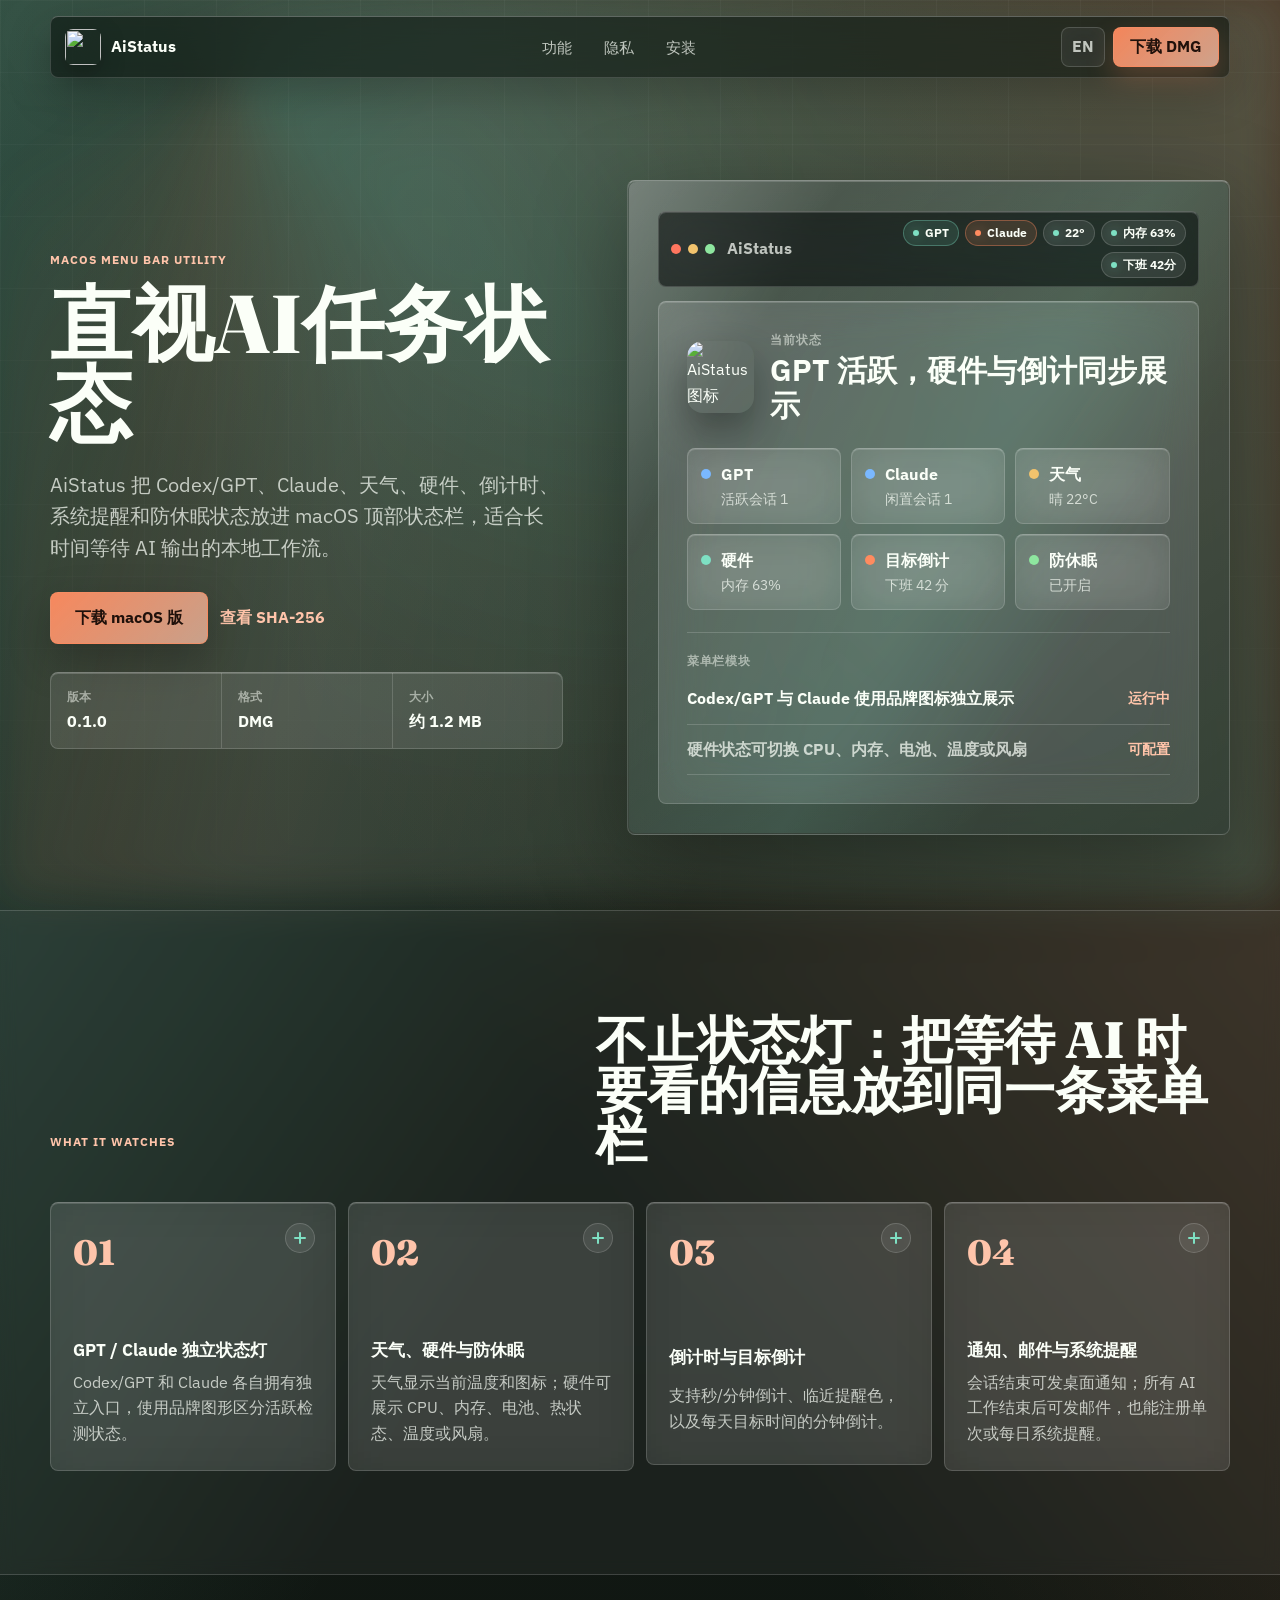
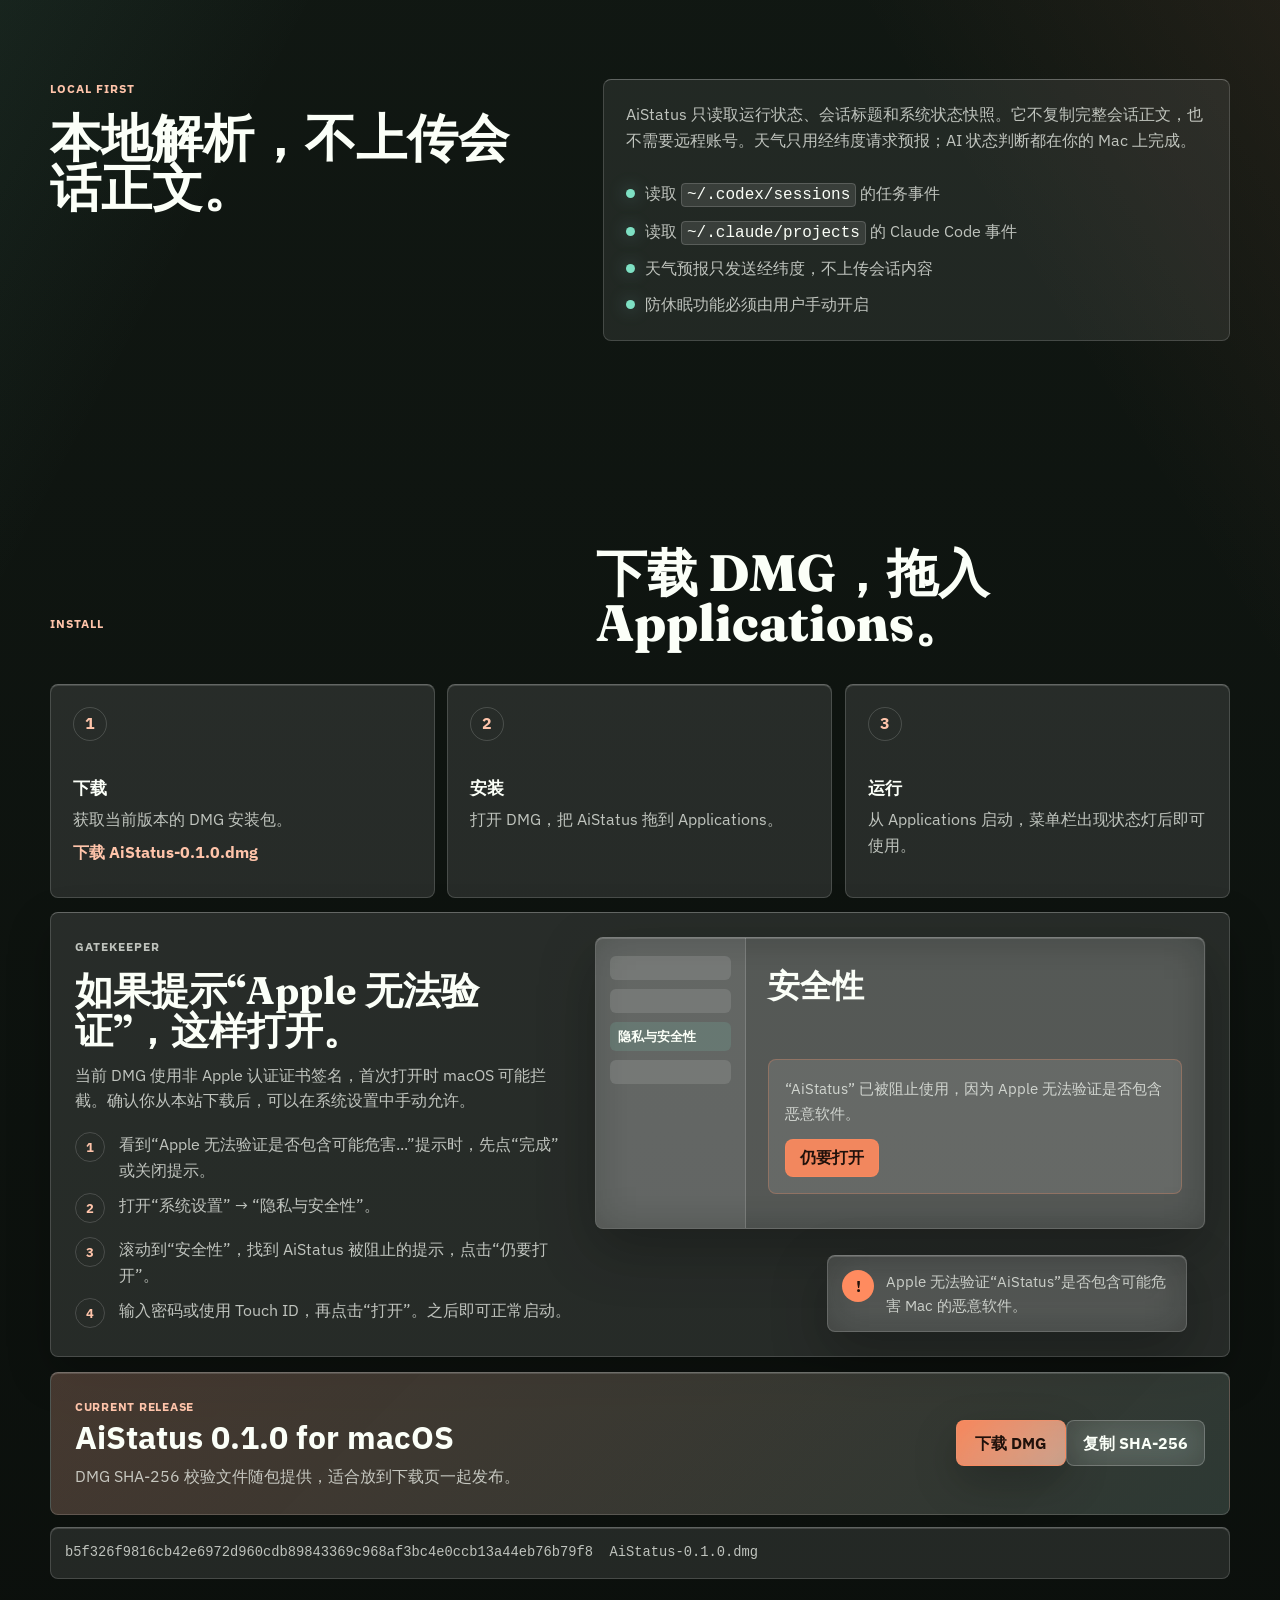
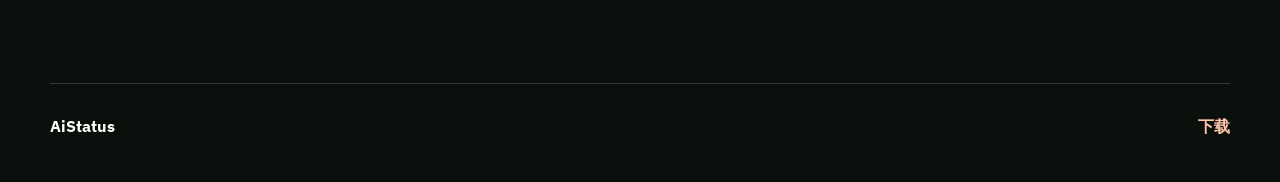
==== commit 8ee43ce7: "fix: refresh downloadable dmg package" ====
--- a/site/index.html
+++ b/site/index.html
@@ -297,7 +297,7 @@
                     <button class="copy-button" type="button" data-copy-source="checksum" data-i18n="copySha">复制 SHA-256</button>
                 </div>
             </div>
-            <pre class="checksum" id="checksum" tabindex="0">6926a4a4c448369e98b2b5f0813086e47c0760613ebd1431c35fd98394614ace  AiStatus-0.1.0.dmg</pre>
+            <pre class="checksum" id="checksum" tabindex="0">b5f326f9816cb42e6972d960cdb89843369c968af3bc4e0ccb13a44eb76b79f8  AiStatus-0.1.0.dmg</pre>
         </section>
     </main>
 
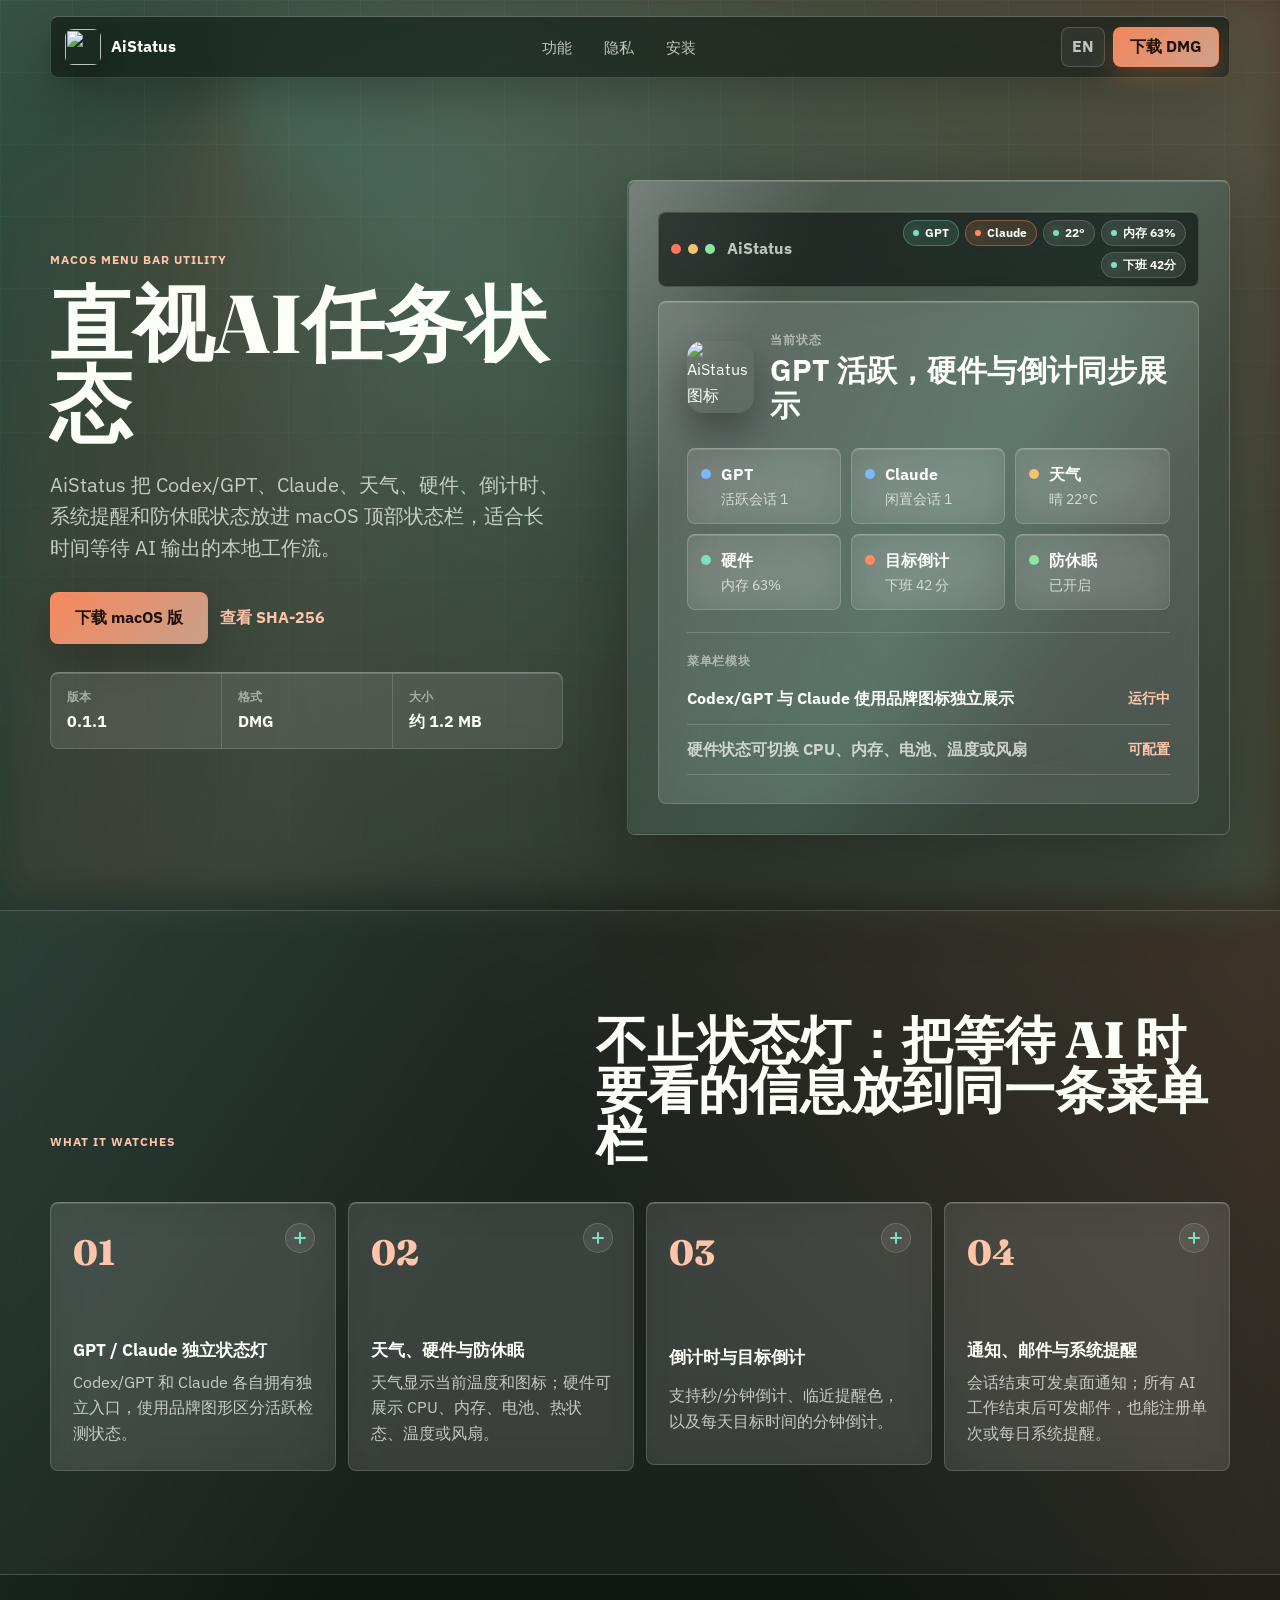
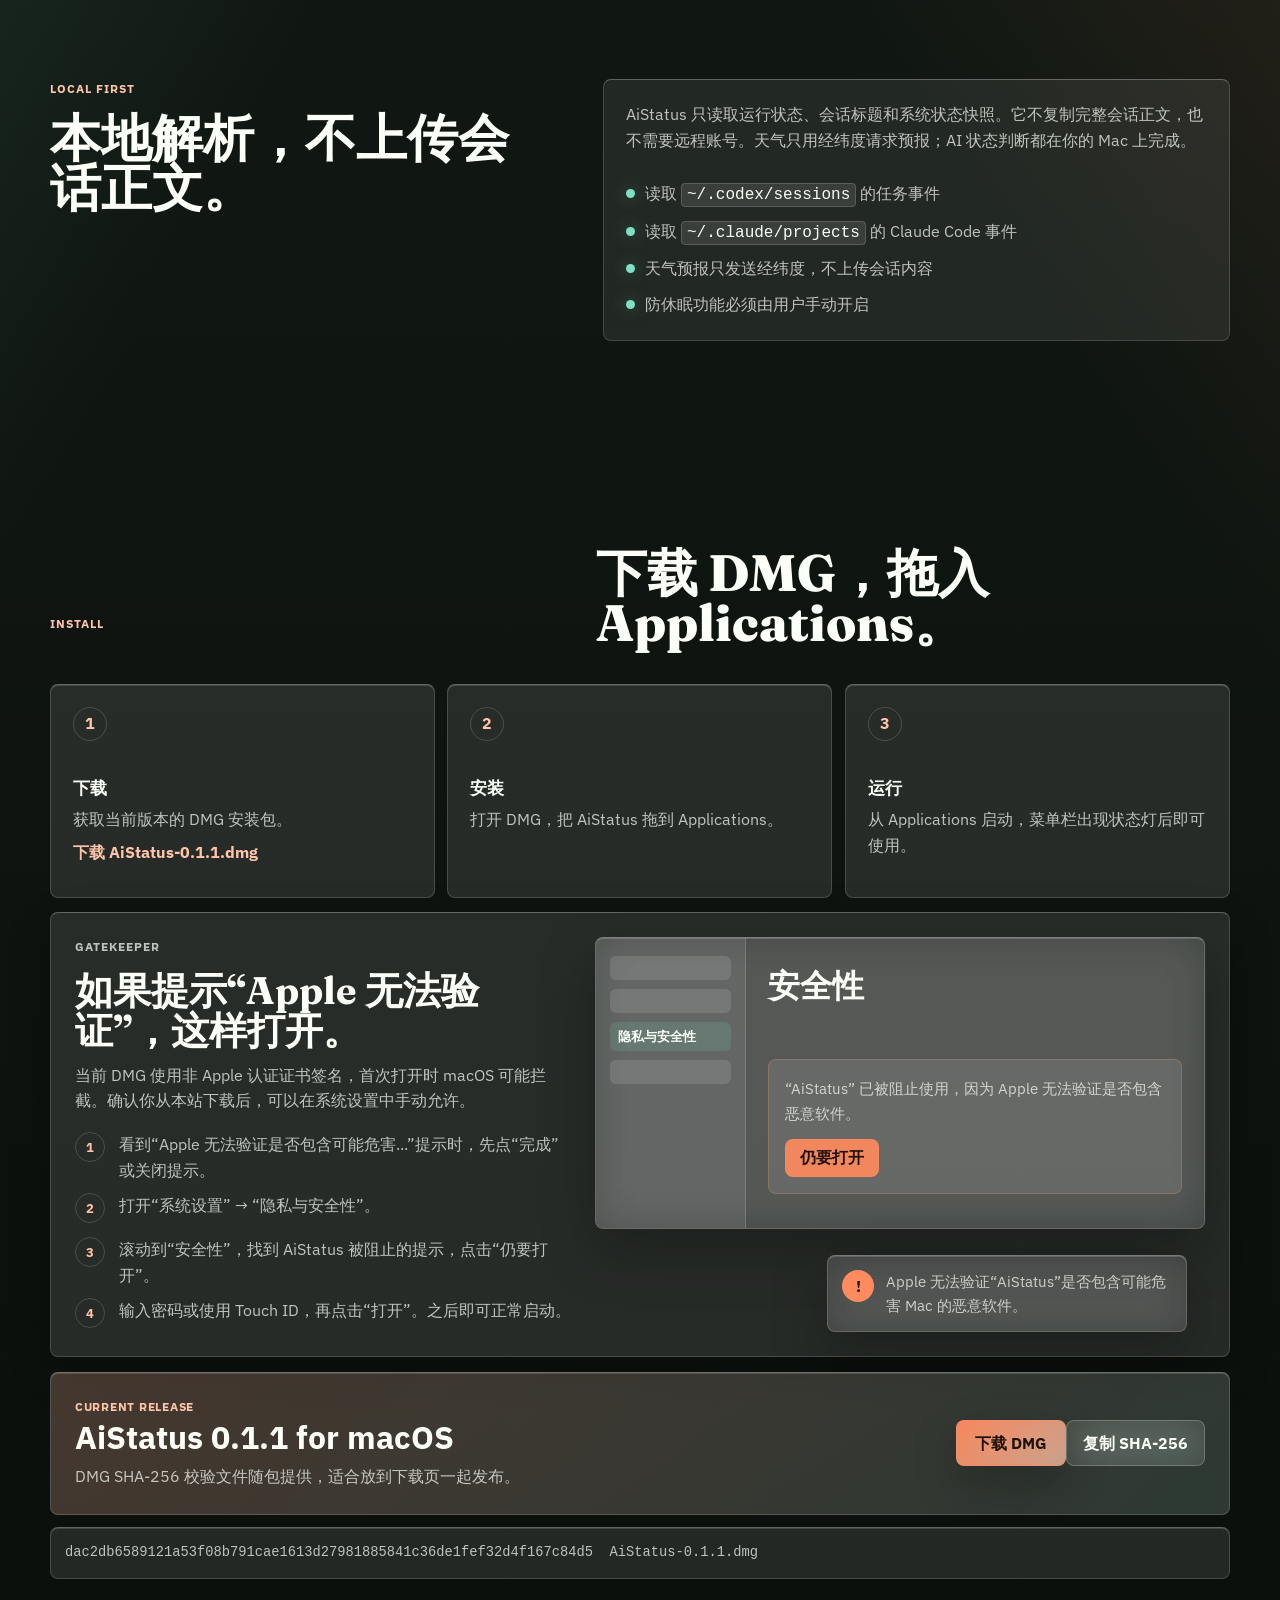
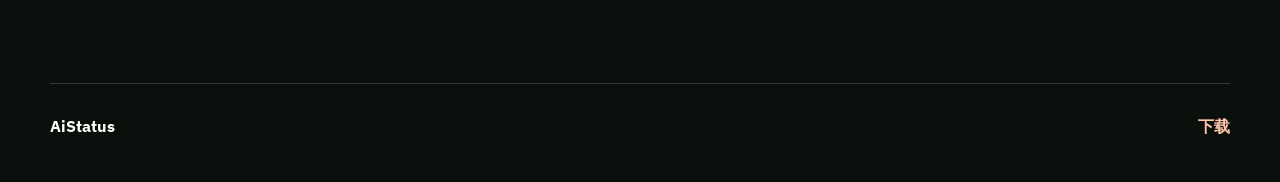
==== commit 6bdea8c8: "feat: add configurable hardware status and provider icons" ====
--- a/site/index.html
+++ b/site/index.html
@@ -31,7 +31,7 @@
             <button class="language-toggle" type="button" data-lang-toggle aria-label="Switch to English" aria-pressed="false">
                 <span data-lang-current>EN</span>
             </button>
-            <a class="header-download" href="downloads/AiStatus-0.1.0.dmg" download data-i18n="navDownload">下载 DMG</a>
+            <a class="header-download" href="downloads/AiStatus-0.1.1.dmg" download data-i18n="navDownload">下载 DMG</a>
         </div>
     </header>
 
@@ -45,13 +45,13 @@
                     放进 macOS 顶部状态栏，适合长时间等待 AI 输出的本地工作流。
                 </p>
                 <div class="hero-actions" aria-label="下载操作" data-i18n-attr="aria-label:downloadActionsAria">
-                    <a class="download-button" href="downloads/AiStatus-0.1.0.dmg" download data-i18n="heroDownload">下载 macOS 版</a>
-                    <a class="checksum-link" href="downloads/AiStatus-0.1.0.dmg.sha256" data-i18n="heroChecksum">查看 SHA-256</a>
+                    <a class="download-button" href="downloads/AiStatus-0.1.1.dmg" download data-i18n="heroDownload">下载 macOS 版</a>
+                    <a class="checksum-link" href="downloads/AiStatus-0.1.1.dmg.sha256" data-i18n="heroChecksum">查看 SHA-256</a>
                 </div>
                 <dl class="release-strip" aria-label="版本信息" data-i18n-attr="aria-label:releaseAria">
                     <div>
                         <dt data-i18n="releaseVersion">版本</dt>
-                        <dd>0.1.0</dd>
+                        <dd>0.1.1</dd>
                     </div>
                     <div>
                         <dt data-i18n="releaseFormat">格式</dt>
@@ -237,7 +237,7 @@
                     <span>1</span>
                     <h3 data-i18n="installStepOneTitle">下载</h3>
                     <p data-i18n="installStepOneText">获取当前版本的 DMG 安装包。</p>
-                    <a href="downloads/AiStatus-0.1.0.dmg" download data-i18n="installStepOneLink">下载 AiStatus-0.1.0.dmg</a>
+                    <a href="downloads/AiStatus-0.1.1.dmg" download data-i18n="installStepOneLink">下载 AiStatus-0.1.1.dmg</a>
                 </article>
                 <article class="install-step" data-spring-card>
                     <span>2</span>
@@ -289,21 +289,21 @@
             <div class="download-panel">
                 <div>
                     <p class="panel-label" data-i18n="currentRelease">Current release</p>
-                    <h3>AiStatus 0.1.0 for macOS</h3>
+                    <h3>AiStatus 0.1.1 for macOS</h3>
                     <p data-i18n="downloadPanelText">DMG SHA-256 校验文件随包提供，适合放到下载页一起发布。</p>
                 </div>
                 <div class="download-panel-actions">
-                    <a class="download-button compact" href="downloads/AiStatus-0.1.0.dmg" download data-i18n="downloadDmg">下载 DMG</a>
+                    <a class="download-button compact" href="downloads/AiStatus-0.1.1.dmg" download data-i18n="downloadDmg">下载 DMG</a>
                     <button class="copy-button" type="button" data-copy-source="checksum" data-i18n="copySha">复制 SHA-256</button>
                 </div>
             </div>
-            <pre class="checksum" id="checksum" tabindex="0">b5f326f9816cb42e6972d960cdb89843369c968af3bc4e0ccb13a44eb76b79f8  AiStatus-0.1.0.dmg</pre>
+            <pre class="checksum" id="checksum" tabindex="0">dac2db6589121a53f08b791cae1613d27981885841c36de1fef32d4f167c84d5  AiStatus-0.1.1.dmg</pre>
         </section>
     </main>
 
     <footer class="site-footer">
         <span>AiStatus</span>
-        <a href="downloads/AiStatus-0.1.0.dmg" download data-i18n="footerDownload">下载</a>
+        <a href="downloads/AiStatus-0.1.1.dmg" download data-i18n="footerDownload">下载</a>
     </footer>
 
     <script src="script.js"></script>
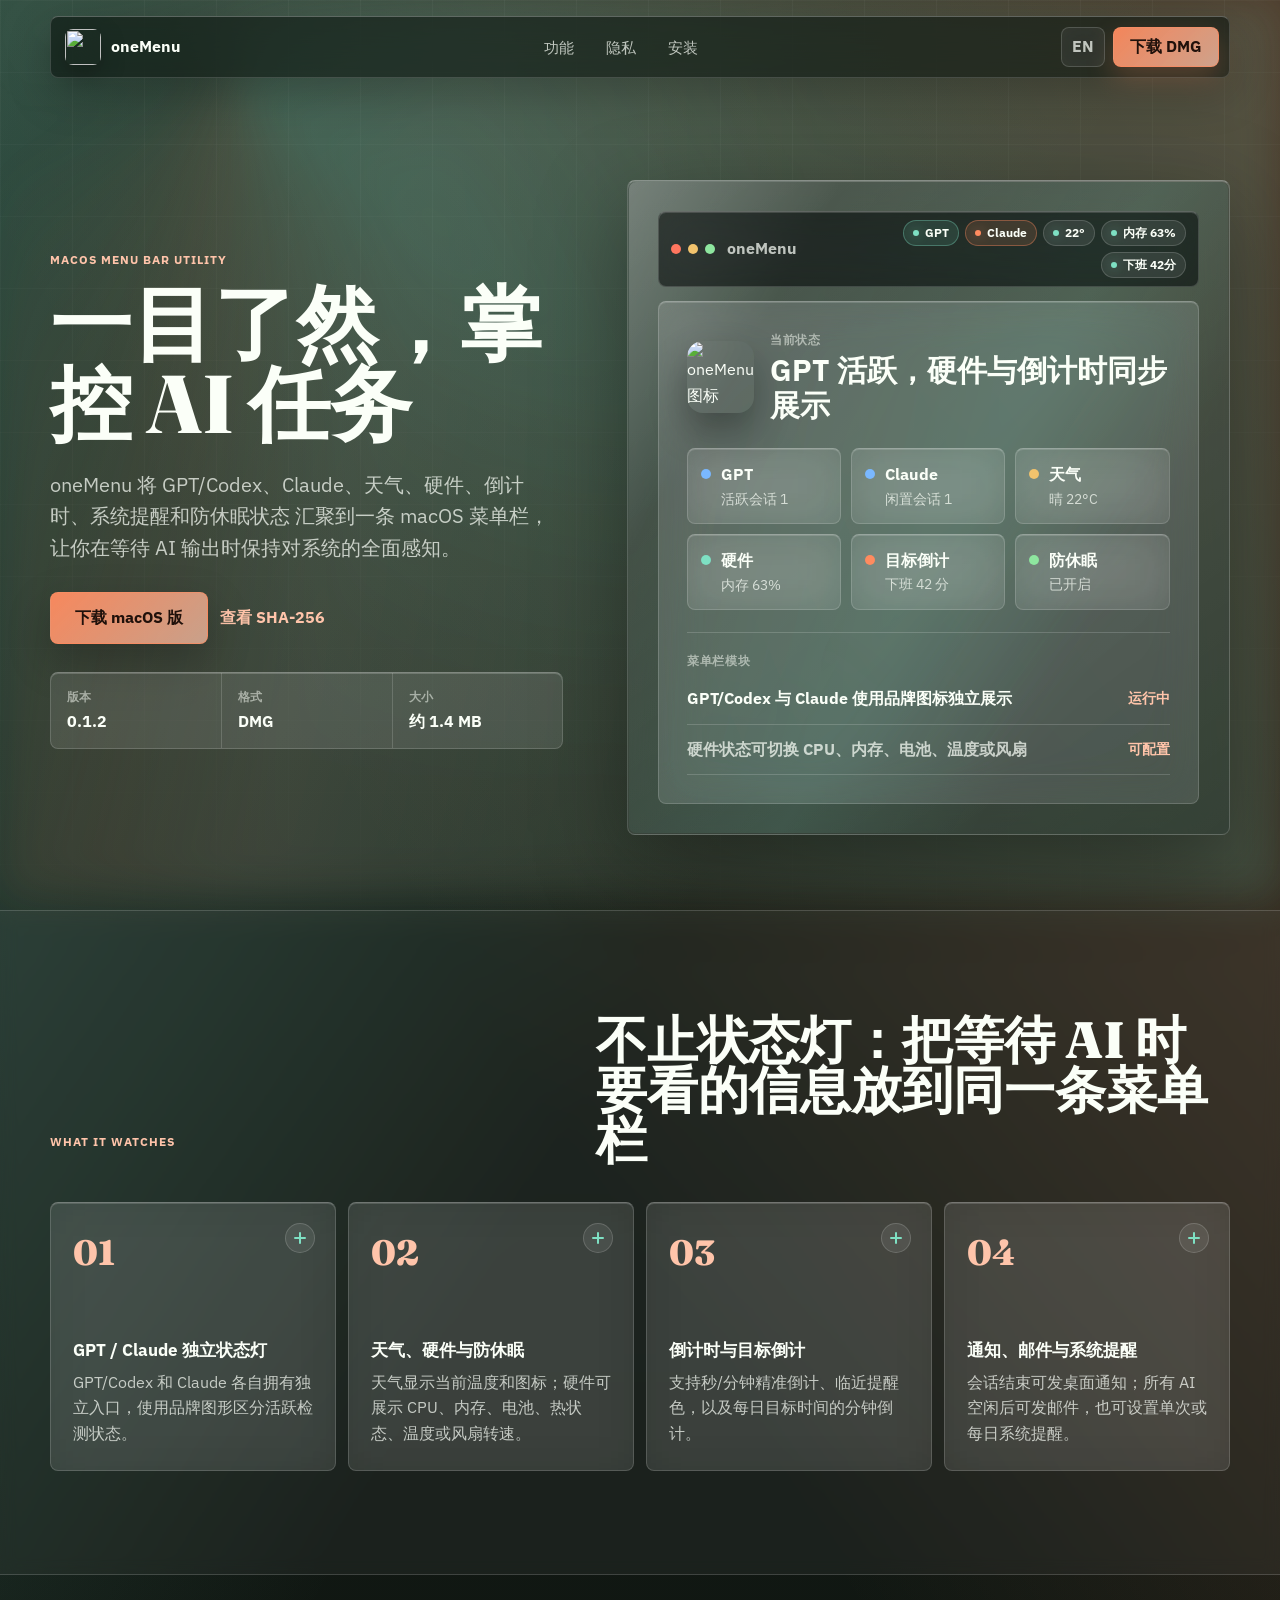
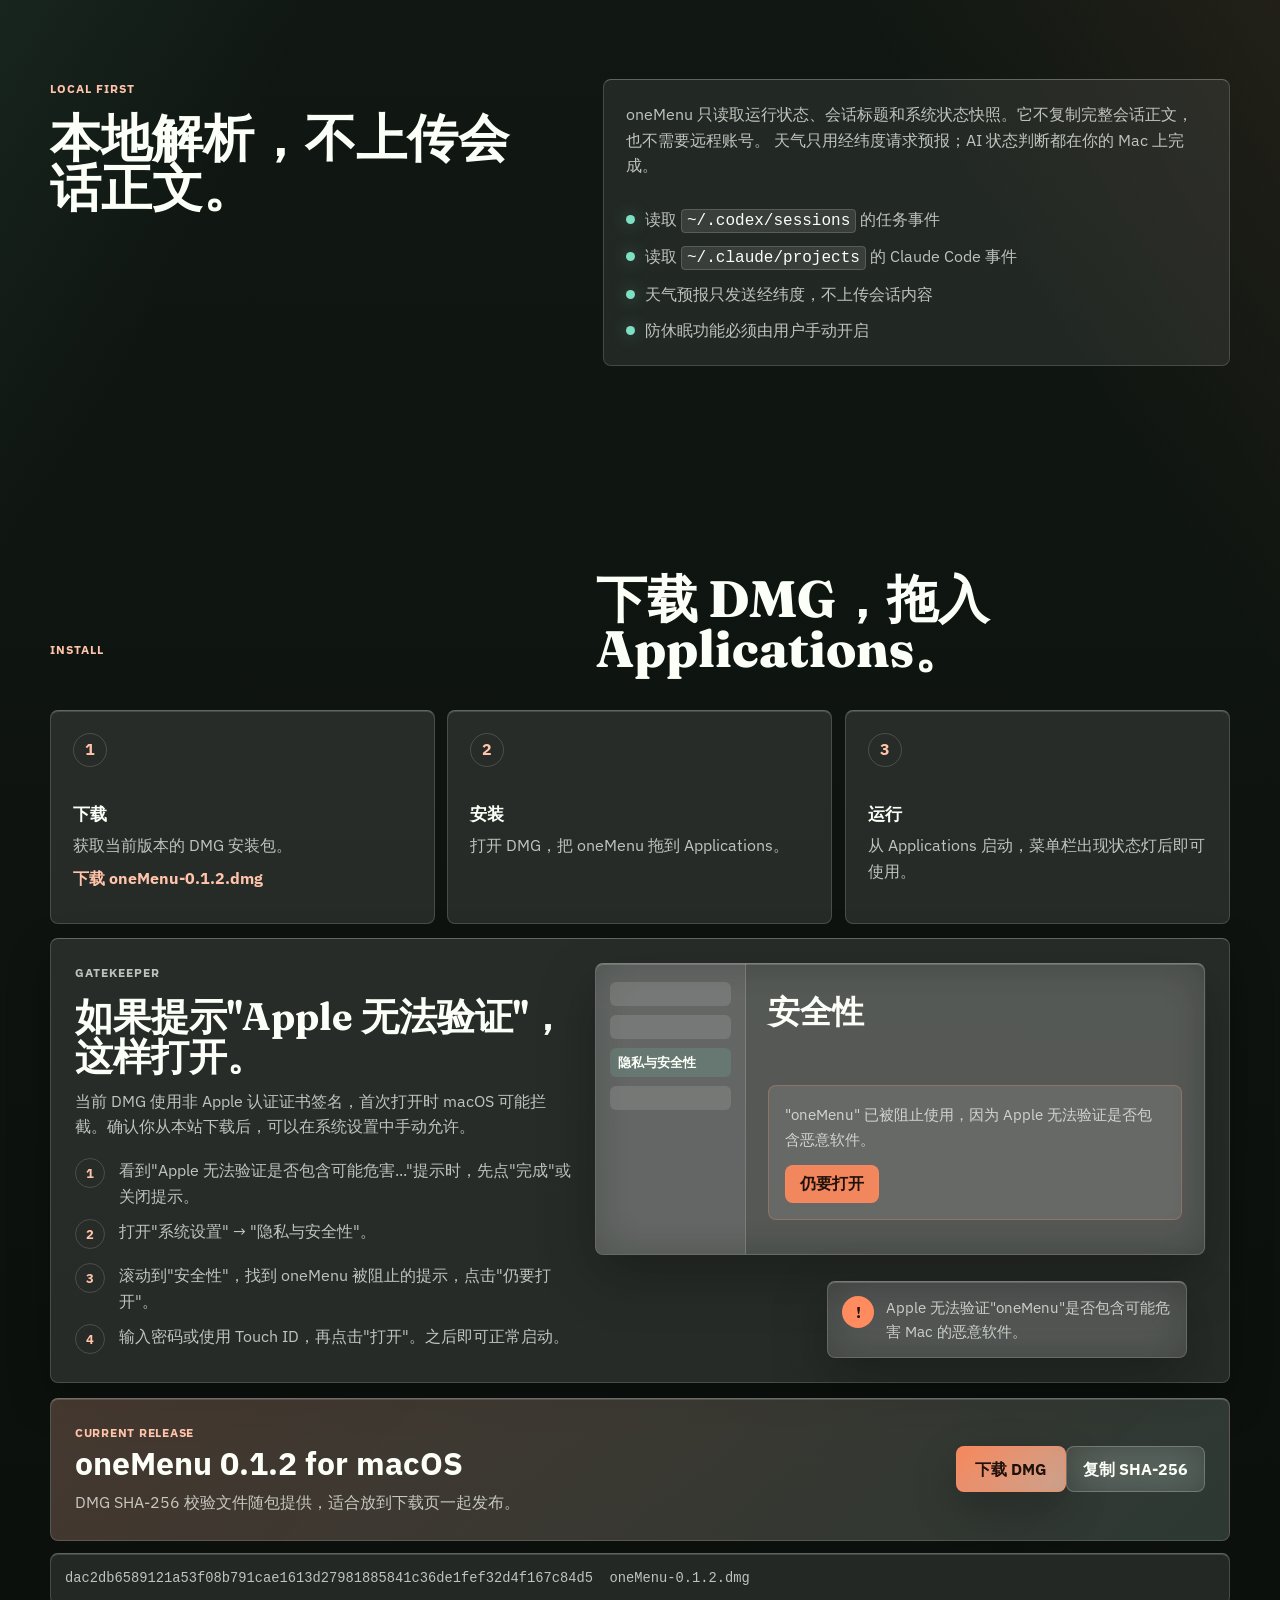
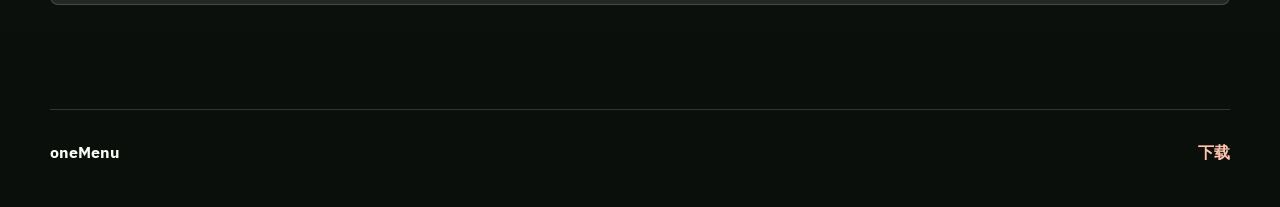
==== commit 0da3c599: "feat: add quit via right-click menu, bilingual README with toggle, update landing page to oneMenu - " ====
--- a/site/index.html
+++ b/site/index.html
@@ -3,8 +3,8 @@
 <head>
     <meta charset="utf-8">
     <meta name="viewport" content="width=device-width, initial-scale=1">
-    <title>AiStatus - macOS 菜单栏 AI 状态灯</title>
-    <meta name="description" content="AiStatus 是一款 macOS 菜单栏工具，用独立状态灯显示 Codex/GPT 和 Claude Code 任务，并集中展示天气、硬件、倒计时、系统提醒和防休眠状态。">
+    <title>oneMenu - macOS 菜单栏 AI 状态与系统监控</title>
+    <meta name="description" content="oneMenu 是一款 macOS 菜单栏工具，将 Codex/GPT、Claude Code 状态灯、天气、硬件、倒计时、系统提醒和防休眠集中到一条菜单栏。">
     <link rel="icon" href="assets/app-icon.png">
     <link rel="preconnect" href="https://fonts.googleapis.com">
     <link rel="preconnect" href="https://fonts.gstatic.com" crossorigin>
@@ -18,9 +18,9 @@
     </div>
 
     <header class="site-header" aria-label="主导航" data-i18n-attr="aria-label:headerAria">
-        <a class="brand" href="#top" aria-label="AiStatus 首页" data-i18n-attr="aria-label:brandAria">
+        <a class="brand" href="#top" aria-label="oneMenu 首页" data-i18n-attr="aria-label:brandAria">
             <img src="assets/app-icon.png" alt="" width="36" height="36">
-            <span>AiStatus</span>
+            <span>oneMenu</span>
         </a>
         <nav class="nav-links" aria-label="页面导航" data-i18n-attr="aria-label:navAria">
             <a href="#features" data-i18n="navFeatures">功能</a>
@@ -31,7 +31,7 @@
             <button class="language-toggle" type="button" data-lang-toggle aria-label="Switch to English" aria-pressed="false">
                 <span data-lang-current>EN</span>
             </button>
-            <a class="header-download" href="downloads/AiStatus-0.1.1.dmg" download data-i18n="navDownload">下载 DMG</a>
+            <a class="header-download" href="downloads/oneMenu-0.1.2.dmg" download data-i18n="navDownload">下载 DMG</a>
         </div>
     </header>
 
@@ -39,19 +39,19 @@
         <section class="hero" aria-labelledby="hero-title">
             <div class="hero-copy">
                 <p class="eyebrow" data-i18n="heroEyebrow">macOS menu bar utility</p>
-                <h1 id="hero-title" data-i18n="heroTitle">直视AI任务状态</h1>
+                <h1 id="hero-title" data-i18n="heroTitle">一目了然，掌控 AI 任务</h1>
                 <p class="hero-lede" data-i18n="heroLede">
-                    AiStatus 把 Codex/GPT、Claude、天气、硬件、倒计时、系统提醒和防休眠状态
-                    放进 macOS 顶部状态栏，适合长时间等待 AI 输出的本地工作流。
+                    oneMenu 将 GPT/Codex、Claude、天气、硬件、倒计时、系统提醒和防休眠状态
+                    汇聚到一条 macOS 菜单栏，让你在等待 AI 输出时保持对系统的全面感知。
                 </p>
                 <div class="hero-actions" aria-label="下载操作" data-i18n-attr="aria-label:downloadActionsAria">
-                    <a class="download-button" href="downloads/AiStatus-0.1.1.dmg" download data-i18n="heroDownload">下载 macOS 版</a>
-                    <a class="checksum-link" href="downloads/AiStatus-0.1.1.dmg.sha256" data-i18n="heroChecksum">查看 SHA-256</a>
+                    <a class="download-button" href="downloads/oneMenu-0.1.2.dmg" download data-i18n="heroDownload">下载 macOS 版</a>
+                    <a class="checksum-link" href="downloads/oneMenu-0.1.2.dmg.sha256" data-i18n="heroChecksum">查看 SHA-256</a>
                 </div>
                 <dl class="release-strip" aria-label="版本信息" data-i18n-attr="aria-label:releaseAria">
                     <div>
                         <dt data-i18n="releaseVersion">版本</dt>
-                        <dd>0.1.1</dd>
+                        <dd>0.1.2</dd>
                     </div>
                     <div>
                         <dt data-i18n="releaseFormat">格式</dt>
@@ -59,19 +59,19 @@
                     </div>
                     <div>
                         <dt data-i18n="releaseSize">大小</dt>
-                        <dd data-i18n="releaseSizeValue">约 1.2 MB</dd>
+                        <dd data-i18n="releaseSizeValue">约 1.4 MB</dd>
                     </div>
                 </dl>
             </div>
 
-            <div class="product-visual" aria-label="AiStatus 产品预览" data-i18n-attr="aria-label:productAria" data-spring-card>
+            <div class="product-visual" aria-label="oneMenu 产品预览" data-i18n-attr="aria-label:productAria" data-spring-card>
                 <div class="menubar">
                     <span class="window-controls" aria-hidden="true">
                         <span class="window-dot red"></span>
                         <span class="window-dot amber"></span>
                         <span class="window-dot green"></span>
                     </span>
-                    <span class="menubar-title">AiStatus</span>
+                    <span class="menubar-title">oneMenu</span>
                     <span class="menubar-modules" aria-hidden="true">
                         <span class="menubar-pill gpt-pill">GPT</span>
                         <span class="menubar-pill claude-pill">Claude</span>
@@ -82,10 +82,10 @@
                 </div>
                 <div class="status-panel">
                     <div class="panel-head">
-                        <img src="assets/app-icon.png" alt="AiStatus 图标" width="72" height="72" data-i18n-attr="alt:iconAlt">
+                        <img src="assets/app-icon.png" alt="oneMenu 图标" width="72" height="72" data-i18n-attr="alt:iconAlt">
                         <div>
                             <p class="panel-kicker" data-i18n="panelKicker">当前状态</p>
-                            <p class="panel-state" data-i18n="panelState">GPT 活跃，硬件与倒计同步展示</p>
+                            <p class="panel-state" data-i18n="panelState">GPT 活跃，硬件与倒计时同步展示</p>
                         </div>
                     </div>
                     <div class="provider-grid">
@@ -135,7 +135,7 @@
                     <div class="session-list">
                         <p data-i18n="latestEvent">菜单栏模块</p>
                         <div class="session-row">
-                            <span data-i18n="sampleRunningTitle">Codex/GPT 与 Claude 使用品牌图标独立展示</span>
+                            <span data-i18n="sampleRunningTitle">GPT/Codex 与 Claude 使用品牌图标独立展示</span>
                             <span data-i18n="running">运行中</span>
                         </div>
                         <div class="session-row muted">
@@ -158,11 +158,11 @@
                         <span class="feature-index">01</span>
                         <span class="expand-glyph" aria-hidden="true"></span>
                         <h3 data-i18n="featureOneTitle">GPT / Claude 独立状态灯</h3>
-                        <p data-i18n="featureOneText">Codex/GPT 和 Claude 各自拥有独立入口，使用品牌图形区分活跃检测状态。</p>
+                        <p data-i18n="featureOneText">GPT/Codex 和 Claude 各自拥有独立入口，使用品牌图形区分活跃检测状态。</p>
                     </button>
                     <div class="card-expansion" id="feature-one-detail">
                         <div>
-                            <p data-i18n="featureOneDetail">单击查看会话悬浮窗，双击进入对应设置；活跃和闲置会话标题都能快速扫到。</p>
+                            <p data-i18n="featureOneDetail">单击查看会话悬浮窗，双击进入对应设置页；活跃和闲置会话标题一览无余。</p>
                         </div>
                     </div>
                 </article>
@@ -171,11 +171,11 @@
                         <span class="feature-index">02</span>
                         <span class="expand-glyph" aria-hidden="true"></span>
                         <h3 data-i18n="featureTwoTitle">天气、硬件与防休眠</h3>
-                        <p data-i18n="featureTwoText">天气显示当前温度和图标；硬件可展示 CPU、内存、电池、热状态、温度或风扇。</p>
+                        <p data-i18n="featureTwoText">天气显示当前温度和图标；硬件可展示 CPU、内存、电池、热状态、温度或风扇转速。</p>
                     </button>
                     <div class="card-expansion" id="feature-two-detail">
                         <div>
-                            <p data-i18n="featureTwoDetail">硬件悬浮窗仍保留完整快照；状态栏直接展示哪项指标可以在设置里切换。</p>
+                            <p data-i18n="featureTwoDetail">硬件悬浮窗保留完整传感器快照；状态栏展示项可在设置中自由切换。</p>
                         </div>
                     </div>
                 </article>
@@ -184,11 +184,11 @@
                         <span class="feature-index">03</span>
                         <span class="expand-glyph" aria-hidden="true"></span>
                         <h3 data-i18n="featureThreeTitle">倒计时与目标倒计</h3>
-                        <p data-i18n="featureThreeText">支持秒/分钟倒计、临近提醒色，以及每天目标时间的分钟倒计。</p>
+                        <p data-i18n="featureThreeText">支持秒/分钟精准倒计、临近提醒色，以及每日目标时间的分钟倒计。</p>
                     </button>
                     <div class="card-expansion" id="feature-three-detail">
                         <div>
-                            <p data-i18n="featureThreeDetail">目标倒计可以配置目标名称、过点处理、状态栏背景色、文字粗细和文字颜色。</p>
+                            <p data-i18n="featureThreeDetail">目标倒计可配置目标名称、过点行为、状态栏背景色、文字粗细和文字颜色。</p>
                         </div>
                     </div>
                 </article>
@@ -197,11 +197,11 @@
                         <span class="feature-index">04</span>
                         <span class="expand-glyph" aria-hidden="true"></span>
                         <h3 data-i18n="featureFourTitle">通知、邮件与系统提醒</h3>
-                        <p data-i18n="featureFourText">会话结束可发桌面通知；所有 AI 工作结束后可发邮件，也能注册单次或每日系统提醒。</p>
+                        <p data-i18n="featureFourText">会话结束可发桌面通知；所有 AI 空闲后可发邮件，也可设置单次或每日系统提醒。</p>
                     </button>
                     <div class="card-expansion" id="feature-four-detail">
                         <div>
-                            <p data-i18n="featureFourDetail">提醒页显示系统注册状态并支持测试提醒，方便检查 macOS 通知权限和专注模式影响。</p>
+                            <p data-i18n="featureFourDetail">提醒页显示注册状态并支持测试提醒，方便检查 macOS 通知权限和专注模式影响。</p>
                         </div>
                     </div>
                 </article>
@@ -215,7 +215,7 @@
             </div>
             <div class="privacy-copy">
                 <p data-i18n="privacyText">
-                    AiStatus 只读取运行状态、会话标题和系统状态快照。它不复制完整会话正文，也不需要远程账号。
+                    oneMenu 只读取运行状态、会话标题和系统状态快照。它不复制完整会话正文，也不需要远程账号。
                     天气只用经纬度请求预报；AI 状态判断都在你的 Mac 上完成。
                 </p>
                 <ul class="privacy-list">
@@ -237,12 +237,12 @@
                     <span>1</span>
                     <h3 data-i18n="installStepOneTitle">下载</h3>
                     <p data-i18n="installStepOneText">获取当前版本的 DMG 安装包。</p>
-                    <a href="downloads/AiStatus-0.1.1.dmg" download data-i18n="installStepOneLink">下载 AiStatus-0.1.1.dmg</a>
+                    <a href="downloads/oneMenu-0.1.2.dmg" download data-i18n="installStepOneLink">下载 oneMenu-0.1.2.dmg</a>
                 </article>
                 <article class="install-step" data-spring-card>
                     <span>2</span>
                     <h3 data-i18n="installStepTwoTitle">安装</h3>
-                    <p data-i18n="installStepTwoText">打开 DMG，把 AiStatus 拖到 Applications。</p>
+                    <p data-i18n="installStepTwoText">打开 DMG，把 oneMenu 拖到 Applications。</p>
                 </article>
                 <article class="install-step" data-spring-card>
                     <span>3</span>
@@ -253,15 +253,15 @@
             <div class="security-help" aria-labelledby="security-help-title" data-spring-card>
                 <div class="security-copy">
                     <p class="eyebrow" data-i18n="securityEyebrow">Gatekeeper</p>
-                    <h3 id="security-help-title" data-i18n="securityTitle">如果提示“Apple 无法验证”，这样打开。</h3>
+                    <h3 id="security-help-title" data-i18n="securityTitle">如果提示"Apple 无法验证"，这样打开。</h3>
                     <p data-i18n="securityIntro">
                         当前 DMG 使用非 Apple 认证证书签名，首次打开时 macOS 可能拦截。确认你从本站下载后，可以在系统设置中手动允许。
                     </p>
                     <ol class="security-steps">
-                        <li data-i18n="securityStepOne">看到“Apple 无法验证是否包含可能危害...”提示时，先点“完成”或关闭提示。</li>
-                        <li data-i18n="securityStepTwo">打开“系统设置” → “隐私与安全性”。</li>
-                        <li data-i18n="securityStepThree">滚动到“安全性”，找到 AiStatus 被阻止的提示，点击“仍要打开”。</li>
-                        <li data-i18n="securityStepFour">输入密码或使用 Touch ID，再点击“打开”。之后即可正常启动。</li>
+                        <li data-i18n="securityStepOne">看到"Apple 无法验证是否包含可能危害..."提示时，先点"完成"或关闭提示。</li>
+                        <li data-i18n="securityStepTwo">打开"系统设置" → "隐私与安全性"。</li>
+                        <li data-i18n="securityStepThree">滚动到"安全性"，找到 oneMenu 被阻止的提示，点击"仍要打开"。</li>
+                        <li data-i18n="securityStepFour">输入密码或使用 Touch ID，再点击"打开"。之后即可正常启动。</li>
                     </ol>
                 </div>
                 <div class="settings-visual" aria-hidden="true">
@@ -275,35 +275,35 @@
                         <div class="settings-panel">
                             <div class="settings-title" data-i18n="securityVisualTitle">安全性</div>
                             <div class="gatekeeper-card">
-                                <p data-i18n="securityVisualText">“AiStatus” 已被阻止使用，因为 Apple 无法验证是否包含恶意软件。</p>
+                                <p data-i18n="securityVisualText">"oneMenu" 已被阻止使用，因为 Apple 无法验证是否包含恶意软件。</p>
                                 <button type="button" tabindex="-1" data-i18n="securityVisualButton">仍要打开</button>
                             </div>
                         </div>
                     </div>
                     <div class="warning-dialog">
                         <span class="warning-icon">!</span>
-                        <p data-i18n="securityVisualWarning">Apple 无法验证“AiStatus”是否包含可能危害 Mac 的恶意软件。</p>
+                        <p data-i18n="securityVisualWarning">Apple 无法验证"oneMenu"是否包含可能危害 Mac 的恶意软件。</p>
                     </div>
                 </div>
             </div>
             <div class="download-panel">
                 <div>
                     <p class="panel-label" data-i18n="currentRelease">Current release</p>
-                    <h3>AiStatus 0.1.1 for macOS</h3>
+                    <h3>oneMenu 0.1.2 for macOS</h3>
                     <p data-i18n="downloadPanelText">DMG SHA-256 校验文件随包提供，适合放到下载页一起发布。</p>
                 </div>
                 <div class="download-panel-actions">
-                    <a class="download-button compact" href="downloads/AiStatus-0.1.1.dmg" download data-i18n="downloadDmg">下载 DMG</a>
+                    <a class="download-button compact" href="downloads/oneMenu-0.1.2.dmg" download data-i18n="downloadDmg">下载 DMG</a>
                     <button class="copy-button" type="button" data-copy-source="checksum" data-i18n="copySha">复制 SHA-256</button>
                 </div>
             </div>
-            <pre class="checksum" id="checksum" tabindex="0">dac2db6589121a53f08b791cae1613d27981885841c36de1fef32d4f167c84d5  AiStatus-0.1.1.dmg</pre>
+            <pre class="checksum" id="checksum" tabindex="0" data-i18n="checksumDefault">dac2db6589121a53f08b791cae1613d27981885841c36de1fef32d4f167c84d5  oneMenu-0.1.2.dmg</pre>
         </section>
     </main>
 
     <footer class="site-footer">
-        <span>AiStatus</span>
-        <a href="downloads/AiStatus-0.1.1.dmg" download data-i18n="footerDownload">下载</a>
+        <span>oneMenu</span>
+        <a href="downloads/oneMenu-0.1.2.dmg" download data-i18n="footerDownload">下载</a>
     </footer>
 
     <script src="script.js"></script>
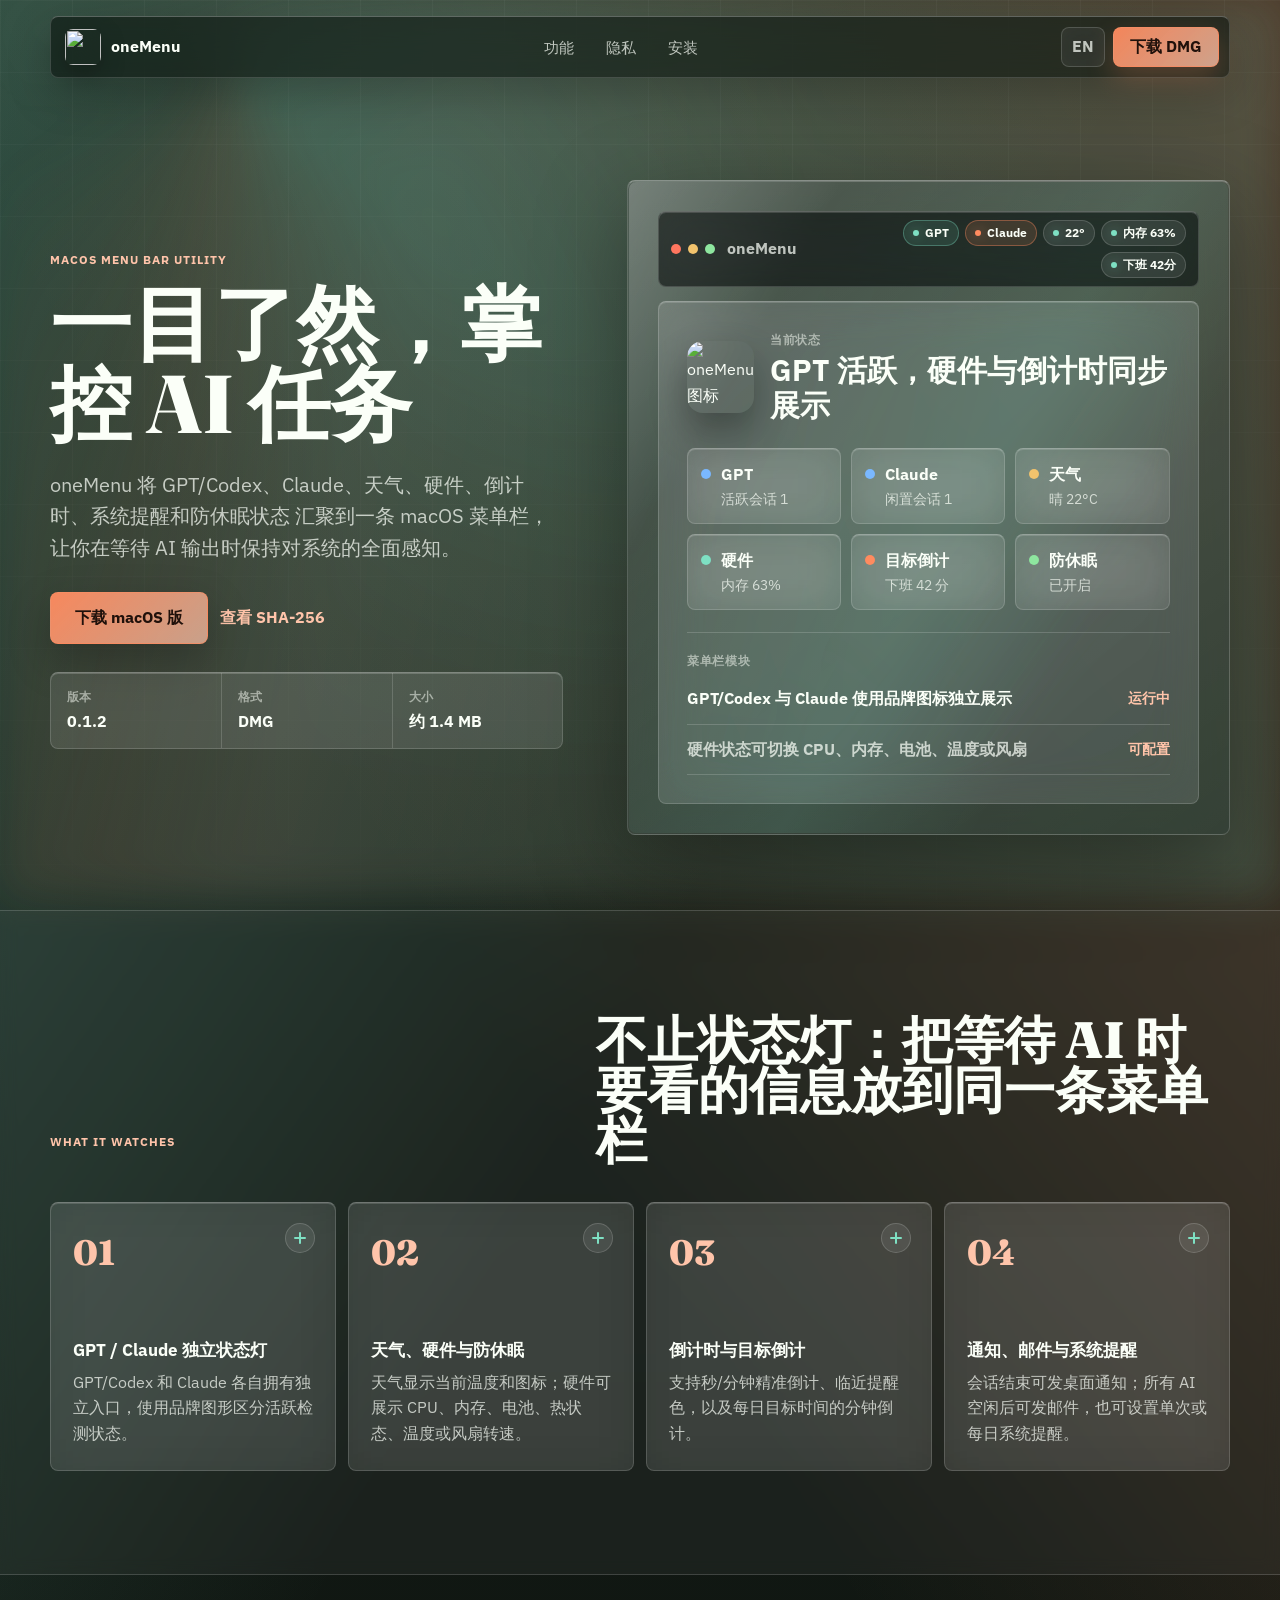
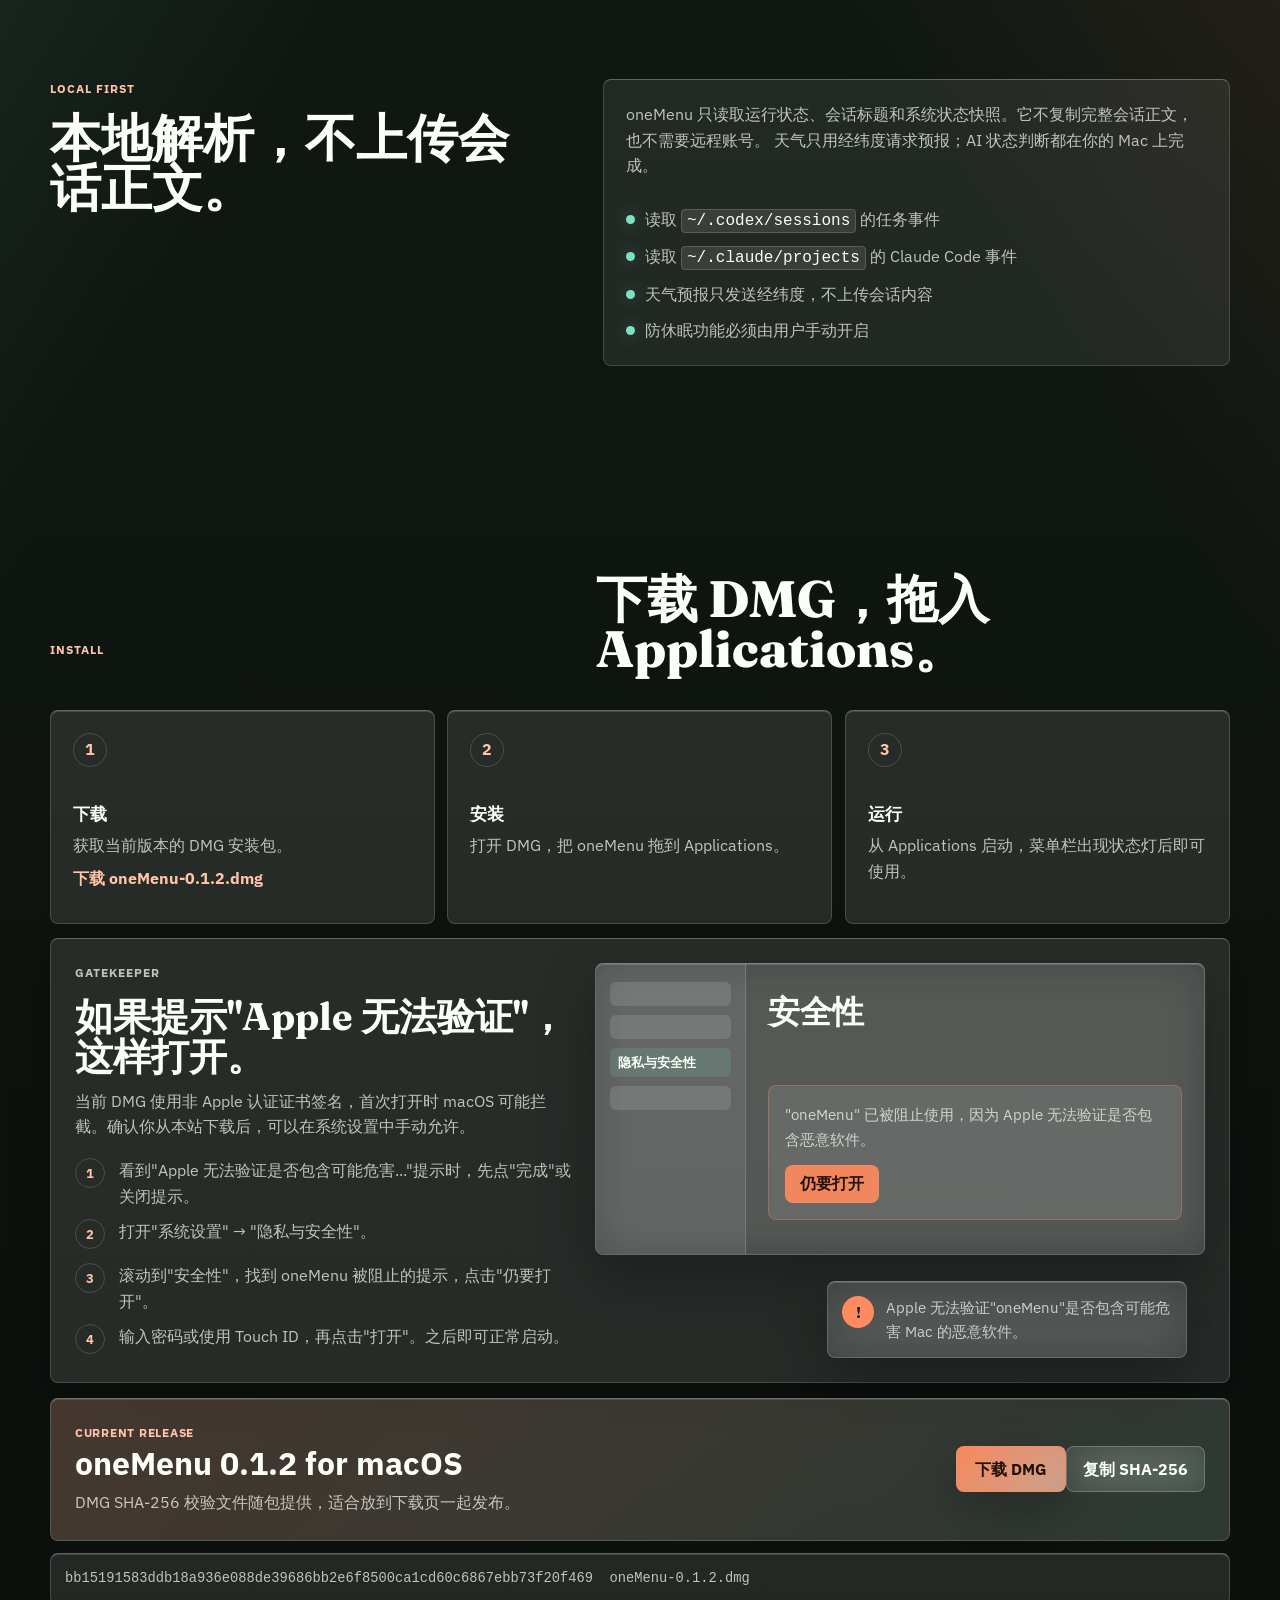
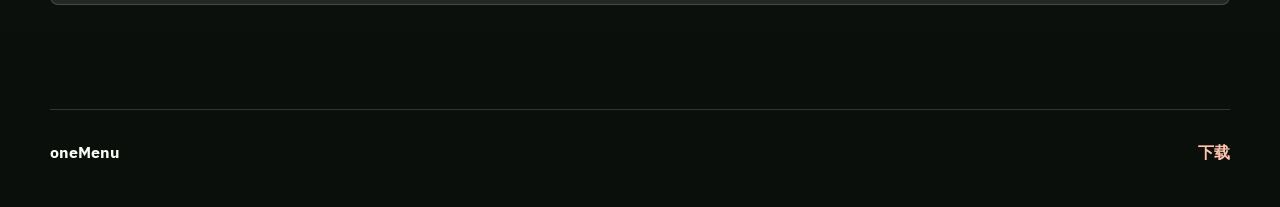
==== commit 24501bcc: "feat: update build scripts for oneMenu, create DMG v0.1.2, refresh landing page - Fix build-app.sh a" ====
--- a/site/index.html
+++ b/site/index.html
@@ -297,7 +297,7 @@
                     <button class="copy-button" type="button" data-copy-source="checksum" data-i18n="copySha">复制 SHA-256</button>
                 </div>
             </div>
-            <pre class="checksum" id="checksum" tabindex="0" data-i18n="checksumDefault">dac2db6589121a53f08b791cae1613d27981885841c36de1fef32d4f167c84d5  oneMenu-0.1.2.dmg</pre>
+            <pre class="checksum" id="checksum" tabindex="0" data-i18n="checksumDefault">bb15191583ddb18a936e088de39686bb2e6f8500ca1cd60c6867ebb73f20f469  oneMenu-0.1.2.dmg</pre>
         </section>
     </main>
 
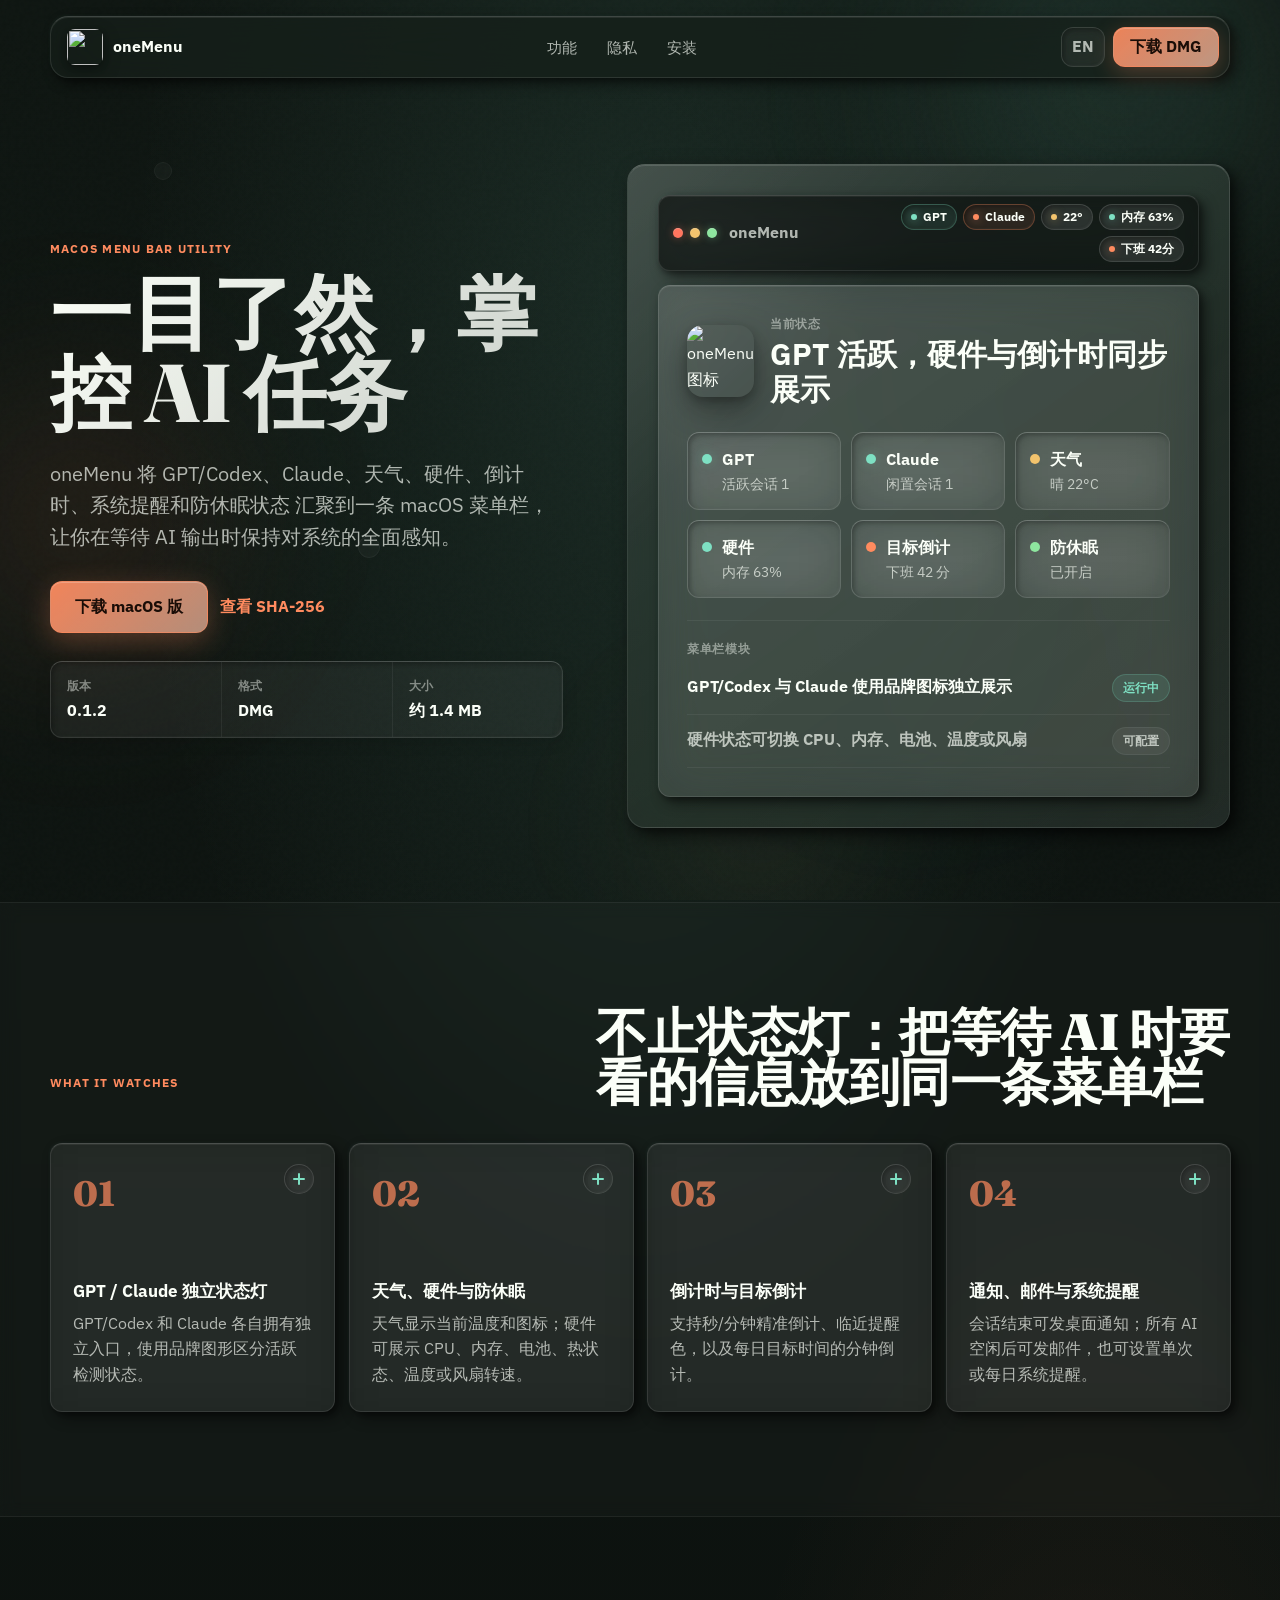
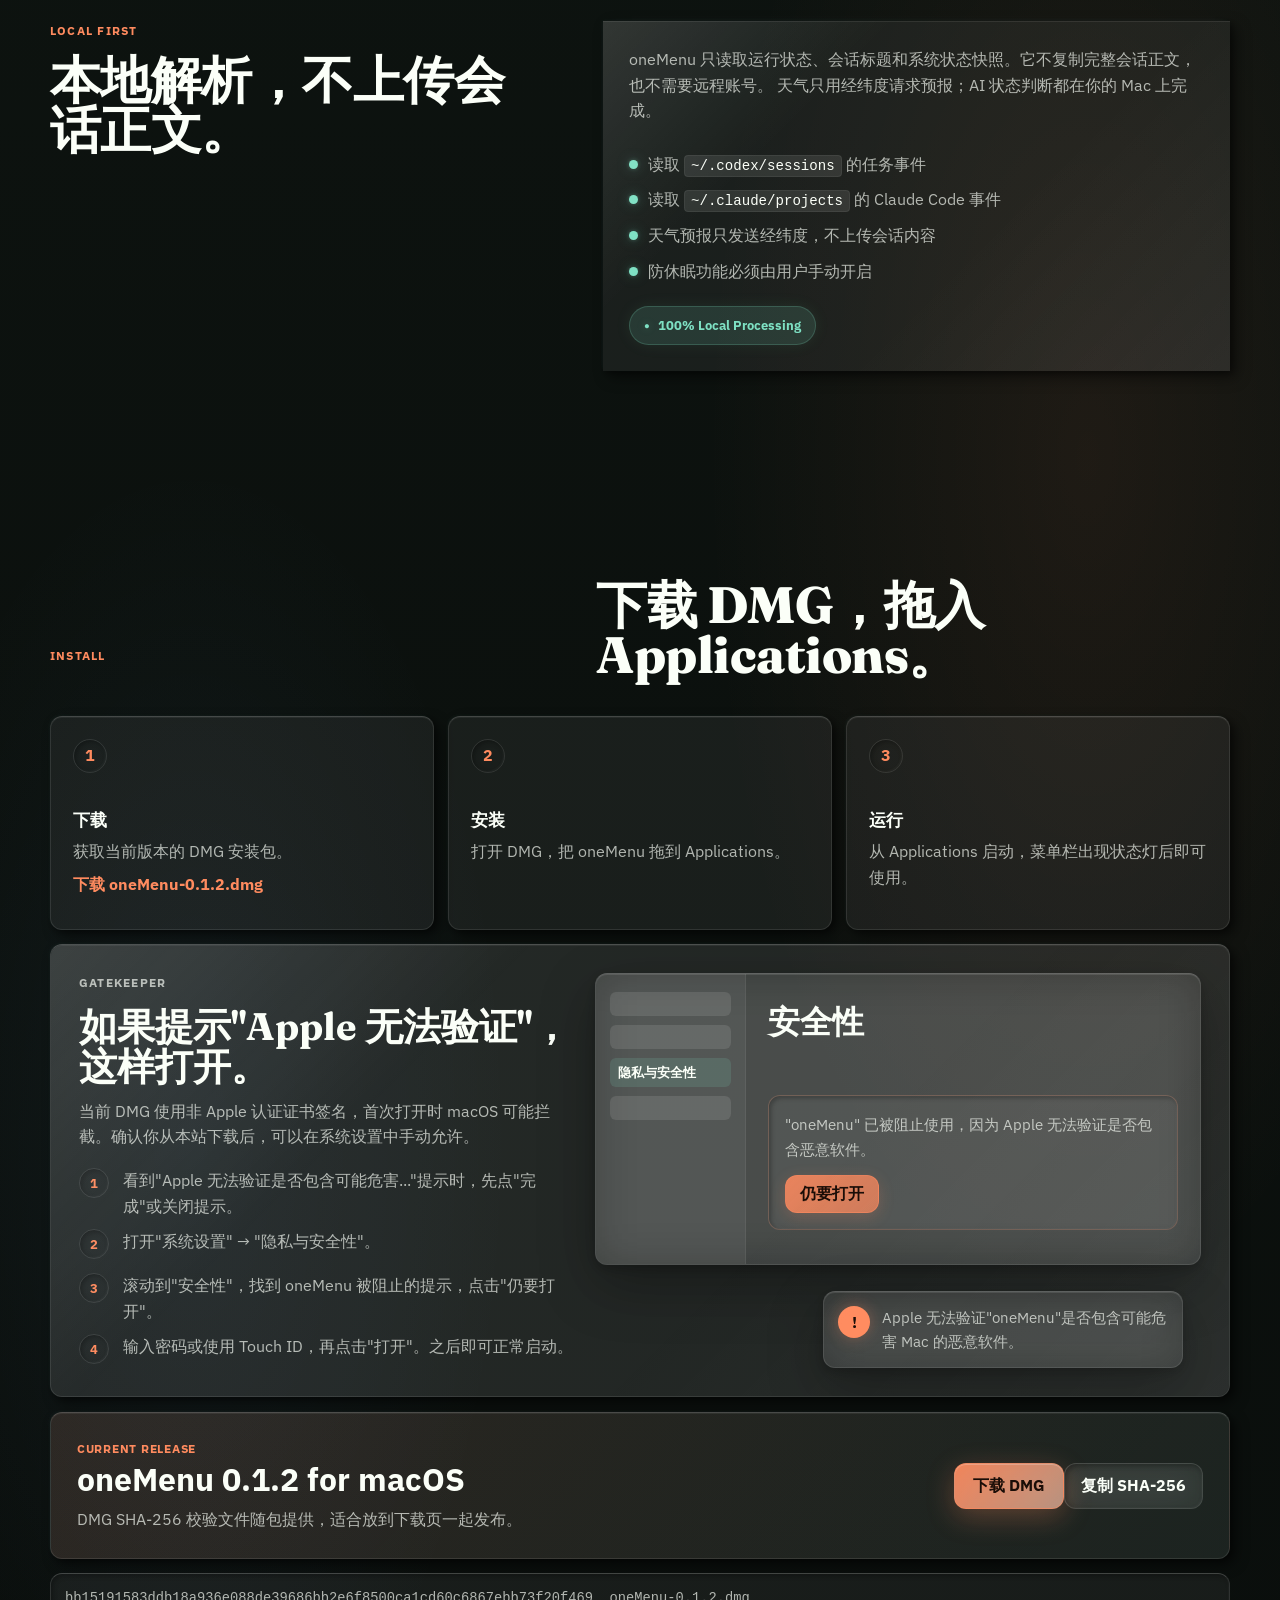
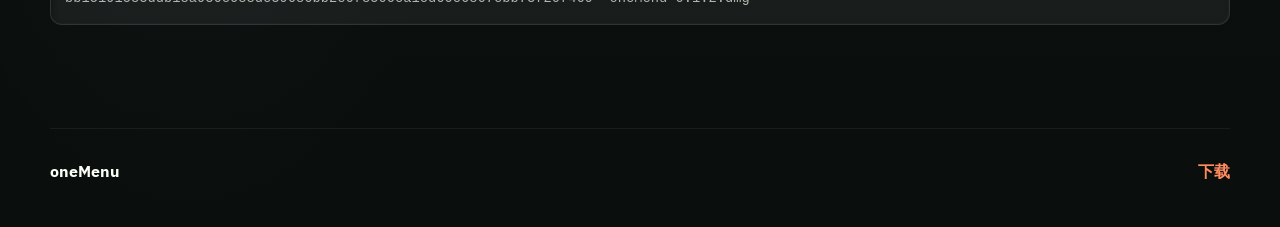
==== commit 9b479b77: "feat: redesign landing page with neumorphic glass style and mouse-following scroll interactions" ====
--- a/site/index.html
+++ b/site/index.html
@@ -12,9 +12,29 @@
     <link rel="stylesheet" href="styles.css">
 </head>
 <body>
+    <!-- Floating background orbs that follow mouse -->
+    <div class="bg-orbs" aria-hidden="true">
+        <div class="orb orb-1" data-parallax="0.03"></div>
+        <div class="orb orb-2" data-parallax="0.06"></div>
+        <div class="orb orb-3" data-parallax="0.04"></div>
+        <div class="orb orb-4" data-parallax="0.08"></div>
+    </div>
+
+    <!-- Enhanced cursor follower -->
     <div class="cursor-follower" data-cursor aria-hidden="true">
         <span class="cursor-halo"></span>
         <span class="cursor-core"></span>
+        <span class="cursor-ring"></span>
+    </div>
+
+    <!-- Floating particles that drift with mouse -->
+    <div class="glass-particles" aria-hidden="true">
+        <span class="particle p-1"></span>
+        <span class="particle p-2"></span>
+        <span class="particle p-3"></span>
+        <span class="particle p-4"></span>
+        <span class="particle p-5"></span>
+        <span class="particle p-6"></span>
     </div>
 
     <header class="site-header" aria-label="主导航" data-i18n-attr="aria-label:headerAria">
@@ -36,8 +56,9 @@
     </header>
 
     <main id="top">
+        <!-- Hero Section -->
         <section class="hero" aria-labelledby="hero-title">
-            <div class="hero-copy">
+            <div class="hero-copy" data-parallax="0.05">
                 <p class="eyebrow" data-i18n="heroEyebrow">macOS menu bar utility</p>
                 <h1 id="hero-title" data-i18n="heroTitle">一目了然，掌控 AI 任务</h1>
                 <p class="hero-lede" data-i18n="heroLede">
@@ -64,23 +85,41 @@
                 </dl>
             </div>
 
-            <div class="product-visual" aria-label="oneMenu 产品预览" data-i18n-attr="aria-label:productAria" data-spring-card>
-                <div class="menubar">
-                    <span class="window-controls" aria-hidden="true">
-                        <span class="window-dot red"></span>
-                        <span class="window-dot amber"></span>
-                        <span class="window-dot green"></span>
-                    </span>
-                    <span class="menubar-title">oneMenu</span>
-                    <span class="menubar-modules" aria-hidden="true">
-                        <span class="menubar-pill gpt-pill">GPT</span>
-                        <span class="menubar-pill claude-pill">Claude</span>
-                        <span class="menubar-pill">22°</span>
-                        <span class="menubar-pill">内存 63%</span>
-                        <span class="menubar-pill">下班 42分</span>
-                    </span>
-                </div>
-                <div class="status-panel">
+            <div class="product-visual" aria-label="oneMenu 产品预览" data-i18n-attr="aria-label:productAria" data-spring-card data-parallax="-0.04">
+                <!-- Glass reflection overlay -->
+                <span class="glass-reflection" aria-hidden="true"></span>
+
+                <!-- Floating menu bar mockup -->
+                <div class="menubar-float" data-float="3">
+                    <div class="menubar">
+                        <span class="window-controls" aria-hidden="true">
+                            <span class="window-dot red"></span>
+                            <span class="window-dot amber"></span>
+                            <span class="window-dot green"></span>
+                        </span>
+                        <span class="menubar-title">oneMenu</span>
+                        <span class="menubar-modules" aria-hidden="true">
+                            <span class="menubar-pill gpt-pill">
+                                <span class="pill-dot"></span>GPT
+                            </span>
+                            <span class="menubar-pill claude-pill">
+                                <span class="pill-dot"></span>Claude
+                            </span>
+                            <span class="menubar-pill weather-pill">
+                                <span class="pill-dot"></span>22°
+                            </span>
+                            <span class="menubar-pill hardware-pill">
+                                <span class="pill-dot"></span>内存 63%
+                            </span>
+                            <span class="menubar-pill countdown-pill">
+                                <span class="pill-dot"></span>下班 42分
+                            </span>
+                        </span>
+                    </div>
+                </div>
+
+                <!-- Status panel -->
+                <div class="status-panel" data-float="-2">
                     <div class="panel-head">
                         <img src="assets/app-icon.png" alt="oneMenu 图标" width="72" height="72" data-i18n-attr="alt:iconAlt">
                         <div>
@@ -90,14 +129,14 @@
                     </div>
                     <div class="provider-grid">
                         <div class="provider running">
-                            <span class="provider-dot"></span>
+                            <span class="provider-dot pulsing"></span>
                             <div>
                                 <strong>GPT</strong>
                                 <span data-i18n="activeSessionOne">活跃会话 1</span>
                             </div>
                         </div>
                         <div class="provider running">
-                            <span class="provider-dot"></span>
+                            <span class="provider-dot pulsing"></span>
                             <div>
                                 <strong>Claude</strong>
                                 <span data-i18n="idleSessionOne">闲置会话 1</span>
@@ -136,17 +175,18 @@
                         <p data-i18n="latestEvent">菜单栏模块</p>
                         <div class="session-row">
                             <span data-i18n="sampleRunningTitle">GPT/Codex 与 Claude 使用品牌图标独立展示</span>
-                            <span data-i18n="running">运行中</span>
+                            <span class="session-badge" data-i18n="running">运行中</span>
                         </div>
                         <div class="session-row muted">
                             <span data-i18n="sampleEndedTitle">硬件状态可切换 CPU、内存、电池、温度或风扇</span>
-                            <span data-i18n="configurable">可配置</span>
+                            <span class="session-badge configurable" data-i18n="configurable">可配置</span>
                         </div>
                     </div>
                 </div>
             </div>
         </section>
 
+        <!-- Features Section -->
         <section class="section band" id="features" aria-labelledby="features-title">
             <div class="section-heading">
                 <p class="eyebrow" data-i18n="featuresEyebrow">What it watches</p>
@@ -208,12 +248,14 @@
             </div>
         </section>
 
+        <!-- Privacy Section -->
         <section class="section privacy" id="privacy" aria-labelledby="privacy-title">
             <div>
                 <p class="eyebrow" data-i18n="privacyEyebrow">Local first</p>
                 <h2 id="privacy-title" data-i18n="privacyTitle">本地解析，不上传会话正文。</h2>
             </div>
-            <div class="privacy-copy">
+            <div class="privacy-copy" data-spring-card>
+                <span class="glass-reflection" aria-hidden="true"></span>
                 <p data-i18n="privacyText">
                     oneMenu 只读取运行状态、会话标题和系统状态快照。它不复制完整会话正文，也不需要远程账号。
                     天气只用经纬度请求预报；AI 状态判断都在你的 Mac 上完成。
@@ -224,9 +266,15 @@
                     <li><span></span><span data-i18n="privacyItemWeather">天气预报只发送经纬度，不上传会话内容</span></li>
                     <li><span></span><span data-i18n="privacyItemSleep">防休眠功能必须由用户手动开启</span></li>
                 </ul>
+                <!-- Local-first indicator -->
+                <div class="local-badge" aria-hidden="true">
+                    <span class="local-icon">&#9679;</span>
+                    <span>100% Local Processing</span>
+                </div>
             </div>
         </section>
 
+        <!-- Install Section -->
         <section class="section install" id="install" aria-labelledby="install-title">
             <div class="section-heading">
                 <p class="eyebrow" data-i18n="installEyebrow">Install</p>
@@ -250,7 +298,10 @@
                     <p data-i18n="installStepThreeText">从 Applications 启动，菜单栏出现状态灯后即可使用。</p>
                 </article>
             </div>
+
+            <!-- Gatekeeper warning visual -->
             <div class="security-help" aria-labelledby="security-help-title" data-spring-card>
+                <span class="glass-reflection" aria-hidden="true"></span>
                 <div class="security-copy">
                     <p class="eyebrow" data-i18n="securityEyebrow">Gatekeeper</p>
                     <h3 id="security-help-title" data-i18n="securityTitle">如果提示"Apple 无法验证"，这样打开。</h3>
@@ -286,7 +337,9 @@
                     </div>
                 </div>
             </div>
-            <div class="download-panel">
+
+            <!-- Download panel -->
+            <div class="download-panel" data-spring-card>
                 <div>
                     <p class="panel-label" data-i18n="currentRelease">Current release</p>
                     <h3>oneMenu 0.1.2 for macOS</h3>
--- a/site/styles.css
+++ b/site/styles.css
@@ -1,108 +1,197 @@
+/* ============================================
+   oneMenu Landing Page — Neumorphic Glass
+   ============================================ */
+
 :root {
     color-scheme: dark;
-    --bg: #111813;
-    --bg-ink: #0b0f0c;
-    --surface: rgba(248, 255, 247, 0.13);
-    --surface-strong: rgba(248, 255, 247, 0.2);
-    --surface-faint: rgba(248, 255, 247, 0.08);
-    --glass-edge: rgba(255, 255, 255, 0.28);
-    --glass-line: rgba(255, 255, 255, 0.16);
-    --ink: #fbfff8;
-    --ink-muted: rgba(251, 255, 248, 0.72);
-    --ink-soft: rgba(251, 255, 248, 0.52);
+
+    /* Base palette */
+    --bg-deep: #0a0e0c;
+    --bg-base: #0f1612;
+    --bg-raised: #151d18;
+    --bg-high: #1a231e;
+
+    /* Glass surfaces */
+    --glass-strong: rgba(22, 31, 26, 0.78);
+    --glass-medium: rgba(22, 31, 26, 0.58);
+    --glass-light: rgba(255, 255, 255, 0.06);
+    --glass-wash: rgba(255, 255, 255, 0.10);
+
+    /* Neumorphic shadows — raised */
+    --neu-dark: 6px 6px 14px rgba(0, 0, 0, 0.48), 2px 2px 6px rgba(0, 0, 0, 0.36);
+    --neu-light: -2px -2px 6px rgba(255, 255, 255, 0.025), -1px -1px 3px rgba(126, 224, 195, 0.04);
+    --neu-raised: var(--neu-dark), var(--neu-light);
+    --neu-raised-strong: 8px 8px 20px rgba(0, 0, 0, 0.54), 3px 3px 8px rgba(0, 0, 0, 0.4), -2px -2px 8px rgba(255, 255, 255, 0.03);
+
+    /* Neumorphic shadows — inset (pressed / sunken) */
+    --neu-inset: inset 3px 3px 8px rgba(0, 0, 0, 0.42), inset -1px -1px 4px rgba(255, 255, 255, 0.03);
+    --neu-inset-soft: inset 2px 2px 5px rgba(0, 0, 0, 0.28), inset -1px -1px 2px rgba(255, 255, 255, 0.04);
+
+    /* Glass edges */
+    --glass-edge: rgba(255, 255, 255, 0.10);
+    --glass-edge-bright: rgba(255, 255, 255, 0.16);
+    --glass-edge-top: rgba(255, 255, 255, 0.18);
+    --glass-line: rgba(255, 255, 255, 0.06);
+
+    /* Accent */
     --accent: #ff8b5f;
-    --accent-dark: #ffc4aa;
-    --accent-soft: rgba(255, 139, 95, 0.22);
+    --accent-strong: #ff6b3a;
+    --accent-soft: rgba(255, 139, 95, 0.18);
+    --accent-glow: rgba(255, 139, 95, 0.32);
     --mint: #7ee0c3;
+    --mint-soft: rgba(126, 224, 195, 0.14);
+    --mint-glow: rgba(126, 224, 195, 0.28);
     --blue: #7ab8ff;
     --green: #8ee69f;
     --amber: #f2c36d;
-    --shadow: 0 28px 90px rgba(0, 0, 0, 0.34);
-    --shadow-soft: 0 16px 44px rgba(0, 0, 0, 0.24);
-    --radius: 8px;
-    --max: 1180px;
+
+    /* Typography */
+    --ink: #fbfff8;
+    --ink-muted: rgba(251, 255, 248, 0.68);
+    --ink-soft: rgba(251, 255, 248, 0.46);
     --font-display: "Fraunces", Georgia, "Times New Roman", serif;
     --font-body: "IBM Plex Sans", "PingFang SC", "Hiragino Sans GB", "Microsoft YaHei", sans-serif;
+
+    /* Metrics */
+    --radius: 12px;
+    --radius-lg: 18px;
+    --max: 1180px;
+
+    /* Springs */
     --spring: cubic-bezier(0.17, 1.32, 0.29, 1);
-}
-
-* {
-    box-sizing: border-box;
-}
-
-html {
-    scroll-behavior: smooth;
-}
+    --spring-slow: cubic-bezier(0.22, 1.08, 0.38, 1);
+}
+
+/* ============================================
+   RESET & BASE
+   ============================================ */
+
+* { box-sizing: border-box; }
+html { scroll-behavior: smooth; }
 
 body {
     min-height: 100vh;
     margin: 0;
     overflow-x: hidden;
     background:
-        linear-gradient(118deg, rgba(126, 224, 195, 0.24), transparent 38%),
-        linear-gradient(238deg, rgba(255, 139, 95, 0.24), transparent 42%),
-        linear-gradient(180deg, #17221b 0%, #111813 42%, #0b0f0c 100%);
+        radial-gradient(ellipse 80% 60% at 50% 10%, rgba(126, 224, 195, 0.10), transparent 50%),
+        radial-gradient(ellipse 60% 50% at 85% 60%, rgba(255, 139, 95, 0.08), transparent 50%),
+        radial-gradient(ellipse 50% 40% at 15% 80%, rgba(122, 184, 255, 0.06), transparent 50%),
+        linear-gradient(180deg, #0f1612 0%, #0a0e0c 100%);
     color: var(--ink);
     font-family: var(--font-body);
     line-height: 1.6;
-    letter-spacing: 0;
-}
-
-body::before,
+    -webkit-font-smoothing: antialiased;
+}
+
+/* Subtle noise texture overlay */
 body::after {
+    position: fixed;
+    inset: 0;
+    z-index: -1;
+    pointer-events: none;
+    content: "";
+    opacity: 0.035;
+    background-image: url("data:image/svg+xml,%3Csvg viewBox='0 0 256 256' xmlns='http://www.w3.org/2000/svg'%3E%3Cfilter id='n'%3E%3CfeTurbulence type='fractalNoise' baseFrequency='0.85' numOctaves='4' stitchTiles='stitch'/%3E%3C/filter%3E%3Crect width='100%25' height='100%25' filter='url(%23n)' opacity='0.5'/%3E%3C/svg%3E");
+}
+
+a { color: inherit; text-decoration: none; }
+img { display: block; max-width: 100%; }
+
+code, pre {
+    font-family: "SFMono-Regular", Consolas, "Liberation Mono", monospace;
+}
+
+button, a { -webkit-tap-highlight-color: transparent; }
+button { color: inherit; }
+
+:focus-visible {
+    outline: 3px solid rgba(126, 224, 195, 0.42);
+    outline-offset: 4px;
+}
+
+/* ============================================
+   BACKGROUND ORBS
+   ============================================ */
+
+.bg-orbs {
     position: fixed;
     inset: 0;
     z-index: -3;
     pointer-events: none;
-    content: "";
-}
-
-body::before {
-    background:
-        linear-gradient(90deg, rgba(255, 255, 255, 0.045) 1px, transparent 1px),
-        linear-gradient(180deg, rgba(255, 255, 255, 0.035) 1px, transparent 1px);
-    background-size: 72px 72px;
-    -webkit-mask-image: linear-gradient(180deg, rgba(0, 0, 0, 0.86), rgba(0, 0, 0, 0.18));
-    mask-image: linear-gradient(180deg, rgba(0, 0, 0, 0.86), rgba(0, 0, 0, 0.18));
-}
-
-body::after {
+    overflow: hidden;
+}
+
+.orb {
+    position: absolute;
+    border-radius: 50%;
+    filter: blur(80px);
+    will-change: transform;
+}
+
+.orb-1 {
+    width: 520px;
+    height: 520px;
+    top: -180px;
+    right: -100px;
+    background: radial-gradient(circle, rgba(126, 224, 195, 0.18), transparent 70%);
+}
+
+.orb-2 {
+    width: 400px;
+    height: 400px;
+    bottom: 20%;
+    left: -120px;
+    background: radial-gradient(circle, rgba(255, 139, 95, 0.14), transparent 70%);
+}
+
+.orb-3 {
+    width: 350px;
+    height: 350px;
+    top: 50%;
+    right: 15%;
+    background: radial-gradient(circle, rgba(122, 184, 255, 0.10), transparent 70%);
+}
+
+.orb-4 {
+    width: 280px;
+    height: 280px;
+    bottom: -60px;
+    right: 30%;
+    background: radial-gradient(circle, rgba(242, 195, 109, 0.10), transparent 70%);
+}
+
+/* ============================================
+   GLASS PARTICLES (floating in background)
+   ============================================ */
+
+.glass-particles {
+    position: fixed;
+    inset: 0;
     z-index: -2;
-    opacity: 0.72;
-    background:
-        conic-gradient(from 128deg at 18% 8%, rgba(126, 224, 195, 0.26), rgba(255, 139, 95, 0.14), transparent 34%, rgba(251, 255, 248, 0.08), rgba(126, 224, 195, 0.26)),
-        linear-gradient(105deg, transparent 14%, rgba(255, 255, 255, 0.075) 32%, transparent 56%);
-    filter: blur(22px);
-}
-
-a {
-    color: inherit;
-    text-decoration: none;
-}
-
-img {
-    display: block;
-    max-width: 100%;
-}
-
-code,
-pre {
-    font-family: "SFMono-Regular", Consolas, "Liberation Mono", monospace;
-}
-
-button,
-a {
-    -webkit-tap-highlight-color: transparent;
-}
-
-button {
-    color: inherit;
-}
-
-:focus-visible {
-    outline: 3px solid rgba(126, 224, 195, 0.42);
-    outline-offset: 4px;
-}
+    pointer-events: none;
+    overflow: hidden;
+}
+
+.particle {
+    position: absolute;
+    border-radius: 50%;
+    background: rgba(255, 255, 255, 0.03);
+    border: 1px solid rgba(255, 255, 255, 0.04);
+    backdrop-filter: blur(8px);
+    will-change: transform;
+}
+
+.p-1 { width: 18px; height: 18px; top: 18%; left: 12%; }
+.p-2 { width: 12px; height: 12px; top: 32%; right: 22%; }
+.p-3 { width: 22px; height: 22px; bottom: 38%; left: 28%; }
+.p-4 { width: 10px; height: 10px; top: 62%; right: 15%; }
+.p-5 { width: 16px; height: 16px; bottom: 22%; right: 35%; }
+.p-6 { width: 8px; height: 8px; top: 44%; left: 8%; }
+
+/* ============================================
+   CURSOR FOLLOWER
+   ============================================ */
 
 .cursor-follower {
     position: fixed;
@@ -119,7 +208,8 @@
 }
 
 .cursor-halo,
-.cursor-core {
+.cursor-core,
+.cursor-ring {
     position: absolute;
     left: 0;
     top: 0;
@@ -128,53 +218,72 @@
 }
 
 .cursor-halo {
-    width: 54px;
-    height: 54px;
-    border: 1px solid rgba(126, 224, 195, 0.58);
-    background: rgba(126, 224, 195, 0.08);
-    box-shadow: 0 0 34px rgba(126, 224, 195, 0.2);
-    transition: width 260ms var(--spring), height 260ms var(--spring), border-color 220ms ease, background 220ms ease;
+    width: 64px;
+    height: 64px;
+    border: 1px solid rgba(126, 224, 195, 0.35);
+    background: radial-gradient(circle, rgba(126, 224, 195, 0.10), rgba(126, 224, 195, 0.02));
+    box-shadow:
+        0 0 40px rgba(126, 224, 195, 0.14),
+        inset 0 0 20px rgba(126, 224, 195, 0.06);
+    transition: width 280ms var(--spring), height 280ms var(--spring), border-color 220ms ease, background 220ms ease;
 }
 
 .cursor-core {
-    width: 8px;
-    height: 8px;
+    width: 6px;
+    height: 6px;
     background: var(--accent);
-    box-shadow: 0 0 20px rgba(255, 139, 95, 0.62);
-}
-
-html.cursor-enabled .cursor-follower {
-    display: block;
-}
-
-html.cursor-ready .cursor-follower {
-    opacity: 1;
-}
+    box-shadow:
+        0 0 16px rgba(255, 139, 95, 0.7),
+        0 0 4px rgba(255, 139, 95, 0.5);
+}
+
+.cursor-ring {
+    width: 28px;
+    height: 28px;
+    border: 1px solid rgba(255, 139, 95, 0.28);
+    opacity: 0;
+    transition: width 340ms var(--spring), height 340ms var(--spring), opacity 220ms ease;
+}
+
+html.cursor-enabled .cursor-follower { display: block; }
+html.cursor-ready .cursor-follower { opacity: 1; }
 
 html.cursor-active .cursor-halo {
-    width: 76px;
-    height: 76px;
-    border-color: rgba(255, 139, 95, 0.68);
-    background: rgba(255, 139, 95, 0.12);
-}
+    width: 90px;
+    height: 90px;
+    border-color: rgba(255, 139, 95, 0.48);
+    background: radial-gradient(circle, rgba(255, 139, 95, 0.12), rgba(255, 139, 95, 0.02));
+}
+
+html.cursor-active .cursor-ring {
+    width: 40px;
+    height: 40px;
+    opacity: 0.6;
+}
+
+/* ============================================
+   HEADER — Neumorphic glass
+   ============================================ */
 
 .site-header {
     position: sticky;
-    top: 0;
+    top: 16px;
     z-index: 30;
     display: flex;
     align-items: center;
     justify-content: space-between;
     width: min(calc(100% - 32px), var(--max));
-    margin: 16px auto 0;
-    padding: 10px 10px 10px 14px;
-    border: 1px solid var(--glass-line);
-    border-top-color: var(--glass-edge);
-    border-radius: var(--radius);
-    background: rgba(14, 22, 17, 0.62);
-    box-shadow: var(--shadow-soft);
-    -webkit-backdrop-filter: blur(24px) saturate(1.2);
-    backdrop-filter: blur(24px) saturate(1.2);
+    margin: 0 auto;
+    padding: 10px 10px 10px 16px;
+    border: 1px solid var(--glass-edge);
+    border-top-color: var(--glass-edge-top);
+    border-radius: var(--radius-lg);
+    background: var(--glass-strong);
+    box-shadow:
+        var(--neu-raised),
+        inset 0 1px 0 rgba(255, 255, 255, 0.08);
+    backdrop-filter: blur(28px) saturate(1.4);
+    -webkit-backdrop-filter: blur(28px) saturate(1.4);
 }
 
 .brand,
@@ -198,18 +307,18 @@
     width: 36px;
     height: 36px;
     border-radius: 8px;
-    box-shadow: 0 8px 24px rgba(0, 0, 0, 0.26);
+    box-shadow:
+        0 6px 18px rgba(0, 0, 0, 0.32),
+        0 2px 6px rgba(0, 0, 0, 0.2);
 }
 
 .nav-links {
-    gap: 6px;
+    gap: 4px;
     color: var(--ink-muted);
     font-size: 0.95rem;
 }
 
-.header-actions {
-    gap: 8px;
-}
+.header-actions { gap: 8px; }
 
 .nav-links a,
 .language-toggle,
@@ -219,7 +328,7 @@
 .install-step a {
     min-height: 40px;
     border-radius: var(--radius);
-    transition: background 240ms ease, color 240ms ease, transform 420ms var(--spring), border-color 240ms ease;
+    transition: background 240ms ease, color 240ms ease, transform 420ms var(--spring), border-color 240ms ease, box-shadow 240ms ease;
 }
 
 .nav-links a {
@@ -229,7 +338,7 @@
 }
 
 .nav-links a:hover {
-    background: rgba(255, 255, 255, 0.1);
+    background: var(--glass-light);
     color: var(--ink);
 }
 
@@ -238,20 +347,22 @@
     min-width: 44px;
     align-items: center;
     justify-content: center;
-    border: 1px solid var(--glass-line);
-    background: rgba(255, 255, 255, 0.08);
+    border: 1px solid var(--glass-edge);
+    background: var(--glass-light);
     color: var(--ink-muted);
     font: inherit;
     font-weight: 800;
     cursor: pointer;
+    box-shadow: var(--neu-inset-soft);
+    backdrop-filter: blur(18px);
     -webkit-backdrop-filter: blur(18px);
-    backdrop-filter: blur(18px);
 }
 
 .language-toggle:hover {
-    border-color: rgba(126, 224, 195, 0.42);
-    background: rgba(126, 224, 195, 0.12);
+    border-color: rgba(126, 224, 195, 0.3);
+    background: var(--mint-soft);
     color: var(--ink);
+    box-shadow: 0 0 20px var(--mint-glow);
 }
 
 .header-download,
@@ -267,24 +378,32 @@
 
 .header-download {
     padding: 0 16px;
-    border: 1px solid rgba(255, 139, 95, 0.62);
-    background: linear-gradient(135deg, rgba(255, 139, 95, 0.95), rgba(255, 196, 170, 0.78));
-    color: #20110b;
-    box-shadow: 0 12px 28px rgba(255, 139, 95, 0.22);
+    border: 1px solid rgba(255, 139, 95, 0.45);
+    background: linear-gradient(135deg, rgba(255, 139, 95, 0.92), rgba(255, 196, 170, 0.72));
+    color: #1a0d07;
+    box-shadow:
+        0 6px 22px rgba(255, 139, 95, 0.26),
+        inset 0 1px 0 rgba(255, 255, 255, 0.2);
 }
 
 .header-download:hover,
-.download-button:hover,
-.copy-button:hover {
-    transform: translateY(-2px) scale(1.015);
-}
+.download-button:hover {
+    transform: translateY(-2px) scale(1.02);
+    box-shadow:
+        0 10px 30px rgba(255, 139, 95, 0.34),
+        inset 0 1px 0 rgba(255, 255, 255, 0.2);
+}
+
+/* ============================================
+   HERO SECTION
+   ============================================ */
 
 .hero {
     display: grid;
     grid-template-columns: minmax(0, 0.92fr) minmax(430px, 1.08fr);
     gap: clamp(34px, 5vw, 76px);
     width: min(calc(100% - 32px), var(--max));
-    min-height: calc(100svh - 88px);
+    min-height: calc(100svh - 110px);
     margin: 0 auto;
     padding: clamp(62px, 8vw, 112px) 0 clamp(44px, 6vw, 74px);
     align-items: center;
@@ -297,38 +416,53 @@
     animation: enter 820ms var(--spring) both;
 }
 
-.product-visual {
-    animation-delay: 120ms;
+.product-visual { animation-delay: 120ms; }
+
+/* Data attribute for parallax JS */
+[data-parallax] {
+    will-change: transform;
+}
+
+/* Floating animation for menu bar and panel */
+[data-float] {
+    animation: float 6s ease-in-out infinite;
+  animation-delay: calc(var(--float-delay, 0) * 1s);
+}
+
+[data-float="-2"] { animation-delay: -2s; }
+[data-float="3"] { animation-delay: -3s; }
+
+@keyframes float {
+    0%, 100% { transform: translateY(0); }
+    50% { transform: translateY(-8px); }
 }
 
 .eyebrow {
     margin: 0 0 14px;
-    color: var(--accent-dark);
+    color: var(--accent);
     font-size: 0.78rem;
     font-weight: 800;
-    letter-spacing: 0.08em;
+    letter-spacing: 0.1em;
     text-transform: uppercase;
 }
 
-h1,
-h2,
-h3,
-p {
-    margin-top: 0;
-}
-
-h1,
-h2 {
+h1, h2, h3, p { margin-top: 0; }
+
+h1, h2 {
     font-family: var(--font-display);
     font-weight: 800;
     line-height: 0.98;
-    letter-spacing: 0;
+    letter-spacing: -0.01em;
 }
 
 h1 {
     max-width: 640px;
     margin-bottom: 24px;
     font-size: clamp(2.72rem, 6.4vw, 5.25rem);
+    background: linear-gradient(135deg, var(--ink) 0%, rgba(251, 255, 248, 0.78) 100%);
+    -webkit-background-clip: text;
+    -webkit-text-fill-color: transparent;
+    background-clip: text;
 }
 
 h2 {
@@ -369,19 +503,19 @@
 .download-button,
 .copy-button {
     min-height: 52px;
-    border: 1px solid rgba(255, 255, 255, 0.22);
     border-radius: var(--radius);
-    background: rgba(255, 255, 255, 0.12);
-    color: var(--ink);
-    box-shadow: var(--shadow-soft);
     backdrop-filter: blur(18px) saturate(1.2);
+    -webkit-backdrop-filter: blur(18px) saturate(1.2);
 }
 
 .download-button {
     padding: 0 24px;
-    border-color: rgba(255, 139, 95, 0.62);
-    background: linear-gradient(135deg, rgba(255, 139, 95, 0.96), rgba(255, 196, 170, 0.72));
-    color: #20110b;
+    border: 1px solid rgba(255, 139, 95, 0.48);
+    background: linear-gradient(135deg, rgba(255, 139, 95, 0.94), rgba(255, 196, 170, 0.68));
+    color: #1a0d07;
+    box-shadow:
+        0 8px 28px rgba(255, 139, 95, 0.28),
+        inset 0 1px 0 rgba(255, 255, 255, 0.22);
 }
 
 .download-button.compact {
@@ -393,7 +527,7 @@
 .install-step a {
     display: inline-flex;
     align-items: center;
-    color: var(--accent-dark);
+    color: var(--accent);
     font-weight: 800;
 }
 
@@ -402,16 +536,19 @@
     color: var(--mint);
 }
 
+/* Release strip — neumorphic inset */
 .release-strip {
     width: min(100%, 540px);
     align-items: stretch;
-    border: 1px solid var(--glass-line);
-    border-top-color: var(--glass-edge);
+    border: 1px solid var(--glass-edge);
+    border-top-color: var(--glass-edge-top);
     border-radius: var(--radius);
-    background: rgba(255, 255, 255, 0.1);
+    background: var(--glass-light);
+    box-shadow:
+        var(--neu-inset-soft),
+        0 4px 16px rgba(0, 0, 0, 0.12);
+    backdrop-filter: blur(20px) saturate(1.2);
     -webkit-backdrop-filter: blur(20px) saturate(1.2);
-    backdrop-filter: blur(20px) saturate(1.2);
-    box-shadow: inset 0 1px 0 rgba(255, 255, 255, 0.18);
 }
 
 .release-strip div {
@@ -433,6 +570,10 @@
     margin: 2px 0 0;
     font-weight: 800;
 }
+
+/* ============================================
+   3D SPRING CARD BASE
+   ============================================ */
 
 [data-spring-card] {
     transform:
@@ -445,29 +586,44 @@
     will-change: transform;
 }
 
+/* ============================================
+   PRODUCT VISUAL — Hero mockup
+   ============================================ */
+
 .product-visual {
     position: relative;
     padding: clamp(18px, 3vw, 30px);
-    border: 1px solid var(--glass-line);
-    border-top-color: rgba(255, 255, 255, 0.38);
-    border-radius: var(--radius);
+    border: 1px solid var(--glass-edge);
+    border-top-color: rgba(255, 255, 255, 0.22);
+    border-radius: var(--radius-lg);
     background:
-        linear-gradient(145deg, rgba(255, 255, 255, 0.19), rgba(255, 255, 255, 0.07)),
-        rgba(18, 31, 24, 0.56);
-    box-shadow: var(--shadow), inset 0 1px 0 rgba(255, 255, 255, 0.2);
-    -webkit-backdrop-filter: blur(26px) saturate(1.35);
-    backdrop-filter: blur(26px) saturate(1.35);
-}
-
-.product-visual::before {
+        linear-gradient(145deg, rgba(255, 255, 255, 0.12), rgba(255, 255, 255, 0.04)),
+        rgba(18, 31, 24, 0.52);
+    box-shadow:
+        var(--neu-raised-strong),
+        inset 0 1px 0 rgba(255, 255, 255, 0.12);
+    backdrop-filter: blur(30px) saturate(1.4);
+    -webkit-backdrop-filter: blur(30px) saturate(1.4);
+    overflow: hidden;
+}
+
+/* Glass reflection diagonal stripe */
+.glass-reflection {
     position: absolute;
-    inset: 1px;
-    content: "";
-    border-radius: calc(var(--radius) - 1px);
+    inset: 0;
+    z-index: 1;
     pointer-events: none;
-    background: linear-gradient(120deg, rgba(255, 255, 255, 0.22), transparent 22%, rgba(126, 224, 195, 0.12) 54%, transparent 74%);
-}
-
+    border-radius: inherit;
+    background: linear-gradient(
+        135deg,
+        rgba(255, 255, 255, 0.10) 0%,
+        transparent 30%,
+        transparent 60%,
+        rgba(255, 255, 255, 0.04) 100%
+    );
+}
+
+/* Shared card style — neumorphic glass */
 .menubar,
 .status-panel,
 .provider,
@@ -478,13 +634,23 @@
 .checksum,
 .settings-window,
 .warning-dialog {
-    border: 1px solid var(--glass-line);
-    border-top-color: var(--glass-edge);
+    border: 1px solid var(--glass-edge);
+    border-top-color: var(--glass-edge-top);
     border-radius: var(--radius);
-    background: rgba(255, 255, 255, 0.1);
-    box-shadow: inset 0 1px 0 rgba(255, 255, 255, 0.14);
+    background: var(--glass-light);
+    box-shadow:
+        var(--neu-inset-soft);
+    backdrop-filter: blur(22px) saturate(1.25);
     -webkit-backdrop-filter: blur(22px) saturate(1.25);
-    backdrop-filter: blur(22px) saturate(1.25);
+}
+
+/* ============================================
+   MENU BAR MOCKUP
+   ============================================ */
+
+.menubar-float {
+    position: relative;
+    z-index: 2;
 }
 
 .menubar {
@@ -494,8 +660,11 @@
     gap: 12px;
     align-items: center;
     min-height: 46px;
-    padding: 8px 12px;
-    background: rgba(5, 9, 7, 0.58);
+    padding: 8px 14px;
+    background: rgba(5, 9, 7, 0.62);
+    box-shadow:
+        var(--neu-raised),
+        inset 0 1px 0 rgba(255, 255, 255, 0.06);
     color: var(--ink);
 }
 
@@ -505,26 +674,28 @@
     align-items: center;
 }
 
-.window-controls {
-    gap: 7px;
-}
+.window-controls { gap: 7px; }
 
 .window-dot {
     width: 10px;
     height: 10px;
     border-radius: 50%;
+    box-shadow: inset 0 1px 0 rgba(255, 255, 255, 0.2);
 }
 
 .red {
     background: #ff765f;
+    box-shadow: 0 0 8px rgba(255, 118, 95, 0.4), inset 0 1px 0 rgba(255, 255, 255, 0.2);
 }
 
 .amber {
     background: var(--amber);
+    box-shadow: 0 0 8px rgba(242, 195, 109, 0.4), inset 0 1px 0 rgba(255, 255, 255, 0.2);
 }
 
 .green {
     background: var(--green);
+    box-shadow: 0 0 8px rgba(142, 230, 159, 0.4), inset 0 1px 0 rgba(255, 255, 255, 0.2);
 }
 
 .menubar-title {
@@ -544,15 +715,16 @@
 }
 
 .menubar-pill {
+    position: relative;
     display: inline-flex;
     max-width: 100%;
     min-height: 26px;
     align-items: center;
     justify-content: center;
     padding: 0 9px;
-    border: 1px solid var(--glass-line);
+    border: 1px solid var(--glass-edge);
     border-radius: 999px;
-    background: rgba(255, 255, 255, 0.09);
+    background: var(--glass-wash);
     color: var(--ink);
     font-size: 0.76rem;
     font-weight: 800;
@@ -560,54 +732,66 @@
     overflow: hidden;
     text-overflow: ellipsis;
     white-space: nowrap;
-}
-
-.menubar-pill::before {
+    box-shadow: var(--neu-inset-soft);
+}
+
+.pill-dot {
     width: 6px;
     height: 6px;
     margin-right: 6px;
     border-radius: 50%;
     background: var(--mint);
-    content: "";
-    box-shadow: 0 0 12px rgba(126, 224, 195, 0.48);
-}
-
-.gpt-pill {
-    border-color: rgba(126, 224, 195, 0.34);
-    background: rgba(126, 224, 195, 0.12);
-}
-
-.claude-pill {
-    border-color: rgba(255, 139, 95, 0.38);
-    background: rgba(255, 139, 95, 0.14);
-}
-
-.claude-pill::before {
+    box-shadow: 0 0 10px rgba(126, 224, 195, 0.5);
+}
+
+.menubar-pill.gpt-pill {
+    border-color: rgba(126, 224, 195, 0.24);
+    background: rgba(126, 224, 195, 0.10);
+}
+
+.menubar-pill.gpt-pill .pill-dot {
+    background: var(--mint);
+    box-shadow: 0 0 10px rgba(126, 224, 195, 0.6);
+}
+
+.menubar-pill.claude-pill {
+    border-color: rgba(255, 139, 95, 0.28);
+    background: rgba(255, 139, 95, 0.10);
+}
+
+.menubar-pill.claude-pill .pill-dot {
     background: var(--accent);
-    box-shadow: 0 0 12px rgba(255, 139, 95, 0.52);
-}
-
-.status-dot,
-.provider-dot {
-    border-radius: 50%;
-    background: var(--blue);
-}
-
-.status-dot {
-    width: 15px;
-    height: 15px;
-    box-shadow: 0 0 0 6px rgba(122, 184, 255, 0.16);
-}
-
-.status-dot.active {
-    animation: pulse 2.4s ease-in-out infinite;
-}
+    box-shadow: 0 0 10px rgba(255, 139, 95, 0.5);
+}
+
+.menubar-pill.weather-pill .pill-dot {
+    background: var(--amber);
+    box-shadow: 0 0 10px rgba(242, 195, 109, 0.5);
+}
+
+.menubar-pill.hardware-pill .pill-dot {
+    background: var(--mint);
+    box-shadow: 0 0 10px rgba(126, 224, 195, 0.5);
+}
+
+.menubar-pill.countdown-pill .pill-dot {
+    background: var(--accent);
+    box-shadow: 0 0 10px rgba(255, 139, 95, 0.5);
+}
+
+/* ============================================
+   STATUS PANEL (in hero)
+   ============================================ */
 
 .status-panel {
     position: relative;
+    z-index: 2;
     margin-top: 14px;
     padding: clamp(18px, 3vw, 28px);
-    background: rgba(255, 255, 255, 0.12);
+    background: var(--glass-wash);
+    box-shadow:
+        var(--neu-raised),
+        inset 0 1px 0 rgba(255, 255, 255, 0.08);
 }
 
 .panel-head {
@@ -619,7 +803,9 @@
     width: 72px;
     height: 72px;
     border-radius: 16px;
-    box-shadow: 0 18px 36px rgba(0, 0, 0, 0.3);
+    box-shadow:
+        0 12px 32px rgba(0, 0, 0, 0.36),
+        0 4px 8px rgba(0, 0, 0, 0.2);
 }
 
 .panel-kicker,
@@ -640,6 +826,7 @@
     line-height: 1.2;
 }
 
+/* Provider grid */
 .provider-grid {
     display: grid;
     grid-template-columns: repeat(3, 1fr);
@@ -652,8 +839,9 @@
     min-width: 0;
     gap: 10px;
     align-items: flex-start;
-    padding: 13px;
-    background: rgba(255, 255, 255, 0.08);
+    padding: 14px;
+    background: var(--glass-light);
+    box-shadow: var(--neu-inset-soft);
 }
 
 .provider-dot {
@@ -661,23 +849,22 @@
     width: 10px;
     height: 10px;
     margin-top: 7px;
-}
-
-.provider.idle .provider-dot {
-    background: var(--green);
-}
-
-.provider.weather .provider-dot {
-    background: var(--amber);
-}
-
-.provider.hardware .provider-dot {
+    border-radius: 50%;
+}
+
+.provider.running .provider-dot {
     background: var(--mint);
-}
-
-.provider.countdown .provider-dot {
-    background: var(--accent);
-}
+    box-shadow: 0 0 12px var(--mint-glow);
+}
+
+.provider-dot.pulsing {
+    animation: providerPulse 2.4s ease-in-out infinite;
+}
+
+.provider.idle .provider-dot { background: var(--green); }
+.provider.weather .provider-dot { background: var(--amber); }
+.provider.hardware .provider-dot { background: var(--mint); }
+.provider.countdown .provider-dot { background: var(--accent); }
 
 .provider strong,
 .provider span {
@@ -690,6 +877,7 @@
     font-size: 0.88rem;
 }
 
+/* Session list */
 .session-list {
     padding-top: 18px;
     border-top: 1px solid var(--glass-line);
@@ -709,16 +897,30 @@
     font-weight: 800;
 }
 
-.session-row span:last-child {
+.session-badge {
     flex: 0 0 auto;
-    color: var(--accent-dark);
-    font-size: 0.9rem;
-    font-weight: 800;
+    padding: 3px 10px;
+    border-radius: 999px;
+    background: rgba(126, 224, 195, 0.12);
+    color: var(--mint);
+    font-size: 0.78rem;
+    font-weight: 800;
+    border: 1px solid rgba(126, 224, 195, 0.2);
+}
+
+.session-badge.configurable {
+    background: rgba(255, 255, 255, 0.06);
+    color: var(--ink-muted);
+    border-color: var(--glass-line);
 }
 
 .session-row.muted {
     color: var(--ink-muted);
 }
+
+/* ============================================
+   SECTIONS — General
+   ============================================ */
 
 .section {
     width: min(calc(100% - 32px), var(--max));
@@ -732,9 +934,9 @@
     padding-inline: max(16px, calc((100% - var(--max)) / 2));
     border-top: 1px solid var(--glass-line);
     border-bottom: 1px solid var(--glass-line);
-    background: rgba(255, 255, 255, 0.045);
+    background: rgba(255, 255, 255, 0.025);
+    backdrop-filter: blur(8px);
     -webkit-backdrop-filter: blur(8px);
-    backdrop-filter: blur(8px);
 }
 
 .section-heading {
@@ -745,10 +947,14 @@
     margin-bottom: 36px;
 }
 
+/* ============================================
+   FEATURE CARDS
+   ============================================ */
+
 .feature-grid,
 .install-grid {
     display: grid;
-    gap: 12px;
+    gap: 14px;
 }
 
 .feature-grid {
@@ -759,19 +965,25 @@
 .feature-card,
 .install-step {
     overflow: hidden;
-    background: rgba(255, 255, 255, 0.105);
+    box-shadow:
+        var(--neu-raised),
+        inset 0 1px 0 rgba(255, 255, 255, 0.06);
 }
 
 .feature-card {
     min-height: 260px;
-    transition: border-color 260ms ease, background 260ms ease, box-shadow 420ms var(--spring);
+    background: var(--glass-light);
+    transition: border-color 260ms ease, box-shadow 420ms var(--spring), transform 420ms var(--spring);
 }
 
 .feature-card:hover,
 .feature-card.is-expanded {
-    border-color: rgba(126, 224, 195, 0.38);
-    background: rgba(255, 255, 255, 0.16);
-    box-shadow: var(--shadow-soft), inset 0 1px 0 rgba(255, 255, 255, 0.2);
+    border-color: rgba(126, 224, 195, 0.28);
+    background: rgba(255, 255, 255, 0.10);
+    box-shadow:
+        var(--neu-raised-strong),
+        inset 0 1px 0 rgba(255, 255, 255, 0.10),
+        0 0 30px rgba(126, 224, 195, 0.08);
 }
 
 .feature-card-toggle {
@@ -799,10 +1011,11 @@
 .feature-index {
     display: block;
     margin-bottom: 58px;
-    color: var(--accent-dark);
+    color: var(--accent);
     font-family: var(--font-display);
     font-size: 2.2rem;
     font-weight: 800;
+    opacity: 0.7;
 }
 
 .expand-glyph {
@@ -811,9 +1024,10 @@
     right: 20px;
     width: 30px;
     height: 30px;
-    border: 1px solid var(--glass-line);
+    border: 1px solid var(--glass-edge);
     border-radius: 50%;
-    background: rgba(255, 255, 255, 0.08);
+    background: var(--glass-light);
+    box-shadow: var(--neu-inset-soft);
 }
 
 .expand-glyph::before,
@@ -858,6 +1072,10 @@
     border-color: var(--glass-line);
 }
 
+/* ============================================
+   PRIVACY SECTION
+   ============================================ */
+
 .privacy {
     display: grid;
     grid-template-columns: 0.85fr 1.15fr;
@@ -866,13 +1084,15 @@
 }
 
 .privacy-copy {
-    padding: 22px;
-    border: 1px solid var(--glass-line);
-    border-top-color: var(--glass-edge);
-    border-radius: var(--radius);
-    background: rgba(255, 255, 255, 0.08);
+    position: relative;
+    overflow: hidden;
+    padding: 26px;
+    background: var(--glass-light);
+    box-shadow:
+        var(--neu-raised),
+        inset 0 1px 0 rgba(255, 255, 255, 0.08);
+    backdrop-filter: blur(20px);
     -webkit-backdrop-filter: blur(20px);
-    backdrop-filter: blur(20px);
 }
 
 .privacy-list {
@@ -896,7 +1116,9 @@
     margin-top: 8px;
     border-radius: 50%;
     background: var(--mint);
-    box-shadow: 0 0 18px rgba(126, 224, 195, 0.42);
+    box-shadow:
+        0 0 14px var(--mint-glow),
+        0 0 4px rgba(126, 224, 195, 0.3);
     flex: 0 0 auto;
 }
 
@@ -906,12 +1128,40 @@
 }
 
 .privacy-list code {
-    padding: 2px 5px;
+    padding: 2px 6px;
     border: 1px solid var(--glass-line);
     border-radius: 4px;
-    background: rgba(255, 255, 255, 0.1);
+    background: var(--glass-wash);
     color: var(--ink);
-}
+    font-size: 0.88rem;
+}
+
+/* Local badge */
+.local-badge {
+    display: inline-flex;
+    gap: 8px;
+    align-items: center;
+    margin-top: 22px;
+    padding: 8px 14px;
+    border: 1px solid rgba(126, 224, 195, 0.2);
+    border-radius: 999px;
+    background: var(--mint-soft);
+    color: var(--mint);
+    font-size: 0.82rem;
+    font-weight: 800;
+    box-shadow: 0 0 16px rgba(126, 224, 195, 0.08);
+}
+
+.local-icon {
+    font-size: 0.6rem;
+    color: var(--mint);
+    text-shadow: 0 0 8px var(--mint-glow);
+    animation: providerPulse 2.4s ease-in-out infinite;
+}
+
+/* ============================================
+   INSTALL SECTION
+   ============================================ */
 
 .install-grid {
     grid-template-columns: repeat(3, 1fr);
@@ -921,6 +1171,7 @@
 .install-step {
     min-height: 214px;
     padding: 22px;
+    background: var(--glass-light);
 }
 
 .install-step > span {
@@ -929,20 +1180,29 @@
     height: 34px;
     margin-bottom: 36px;
     place-items: center;
-    border: 1px solid var(--glass-line);
+    border: 1px solid var(--glass-edge);
     border-radius: 50%;
-    color: var(--accent-dark);
-    font-weight: 800;
-}
+    color: var(--accent);
+    font-weight: 800;
+    box-shadow: var(--neu-inset-soft);
+}
+
+/* ============================================
+   GATEKEEPER / SECURITY HELP
+   ============================================ */
 
 .security-help {
+    position: relative;
     display: grid;
     grid-template-columns: minmax(0, 0.9fr) minmax(360px, 1.1fr);
     gap: 20px;
     margin: 14px 0;
-    padding: 24px;
-    background: rgba(255, 255, 255, 0.11);
-    box-shadow: var(--shadow-soft);
+    padding: 28px;
+    background: var(--glass-wash);
+    box-shadow:
+        var(--neu-raised),
+        inset 0 1px 0 rgba(255, 255, 255, 0.06);
+    overflow: hidden;
 }
 
 .security-copy h3 {
@@ -981,15 +1241,17 @@
     width: 28px;
     height: 28px;
     place-items: center;
-    border: 1px solid var(--glass-line);
+    border: 1px solid var(--glass-edge);
     border-radius: 50%;
-    color: var(--accent-dark);
+    color: var(--accent);
     content: counter(security-step);
     counter-increment: security-step;
     font-size: 0.82rem;
     font-weight: 800;
-}
-
+    box-shadow: var(--neu-inset-soft);
+}
+
+/* Settings window visual */
 .settings-visual {
     position: relative;
     min-height: 350px;
@@ -997,8 +1259,11 @@
 
 .settings-window,
 .warning-dialog {
-    background: rgba(255, 255, 255, 0.12);
-    box-shadow: 0 20px 56px rgba(0, 0, 0, 0.28), inset 0 1px 0 rgba(255, 255, 255, 0.16);
+    background: rgba(255, 255, 255, 0.08);
+    box-shadow:
+        0 20px 56px rgba(0, 0, 0, 0.32),
+        0 4px 12px rgba(0, 0, 0, 0.2),
+        inset 0 1px 0 rgba(255, 255, 255, 0.10);
 }
 
 .settings-window {
@@ -1014,7 +1279,7 @@
     align-content: start;
     padding: 18px 14px;
     border-right: 1px solid var(--glass-line);
-    background: rgba(255, 255, 255, 0.08);
+    background: var(--glass-light);
 }
 
 .settings-sidebar span,
@@ -1025,12 +1290,12 @@
 }
 
 .settings-sidebar span {
-    background: rgba(255, 255, 255, 0.12);
+    background: var(--glass-wash);
 }
 
 .settings-sidebar strong {
     padding: 4px 8px;
-    background: rgba(126, 224, 195, 0.14);
+    background: var(--mint-soft);
     color: var(--ink);
     font-size: 0.82rem;
 }
@@ -1048,9 +1313,10 @@
 
 .gatekeeper-card {
     padding: 16px;
-    border: 1px solid rgba(255, 139, 95, 0.28);
+    border: 1px solid rgba(255, 139, 95, 0.18);
     border-radius: var(--radius);
-    background: rgba(255, 255, 255, 0.1);
+    background: var(--glass-light);
+    box-shadow: var(--neu-inset-soft);
 }
 
 .gatekeeper-card p {
@@ -1062,12 +1328,13 @@
 .gatekeeper-card button {
     min-height: 38px;
     padding: 0 14px;
-    border: 1px solid rgba(255, 139, 95, 0.58);
+    border: 1px solid rgba(255, 139, 95, 0.45);
     border-radius: var(--radius);
-    background: rgba(255, 139, 95, 0.92);
-    color: #20110b;
+    background: linear-gradient(135deg, rgba(255, 139, 95, 0.88), rgba(255, 139, 95, 0.72));
+    color: #1a0d07;
     font: inherit;
     font-weight: 800;
+    box-shadow: 0 4px 16px rgba(255, 139, 95, 0.2);
 }
 
 .warning-dialog {
@@ -1088,8 +1355,9 @@
     place-items: center;
     border-radius: 50%;
     background: var(--accent);
-    color: #20110b;
-    font-weight: 800;
+    color: #1a0d07;
+    font-weight: 800;
+    box-shadow: 0 0 16px var(--accent-glow);
 }
 
 .warning-dialog p {
@@ -1097,16 +1365,23 @@
     color: var(--ink-muted);
     font-size: 0.92rem;
 }
+
+/* ============================================
+   DOWNLOAD PANEL
+   ============================================ */
 
 .download-panel {
     display: flex;
     gap: 18px;
     align-items: center;
     justify-content: space-between;
-    padding: 24px;
+    padding: 26px;
     background:
-        linear-gradient(135deg, rgba(255, 139, 95, 0.14), rgba(126, 224, 195, 0.08)),
-        rgba(255, 255, 255, 0.11);
+        linear-gradient(135deg, rgba(255, 139, 95, 0.08), rgba(126, 224, 195, 0.04)),
+        var(--glass-light);
+    box-shadow:
+        var(--neu-raised),
+        inset 0 1px 0 rgba(255, 255, 255, 0.06);
     color: var(--ink);
 }
 
@@ -1116,36 +1391,43 @@
 }
 
 .download-panel .panel-label {
-    color: var(--accent-dark);
+    color: var(--accent);
 }
 
 .download-panel .download-button {
-    border-color: rgba(255, 139, 95, 0.62);
-    background: linear-gradient(135deg, rgba(255, 139, 95, 0.96), rgba(255, 196, 170, 0.72));
-    color: #20110b;
+    border-color: rgba(255, 139, 95, 0.48);
+    background: linear-gradient(135deg, rgba(255, 139, 95, 0.94), rgba(255, 196, 170, 0.68));
+    color: #1a0d07;
 }
 
 .copy-button {
     min-height: 46px;
     padding: 0 16px;
-    background: rgba(255, 255, 255, 0.08);
+    border: 1px solid var(--glass-edge);
+    background: var(--glass-light);
     color: var(--ink);
-    box-shadow: none;
+    box-shadow: var(--neu-inset-soft);
 }
 
 .copy-button.is-copied {
-    border-color: rgba(126, 224, 195, 0.42);
-    background: rgba(126, 224, 195, 0.14);
+    border-color: rgba(126, 224, 195, 0.3);
+    background: var(--mint-soft);
+    box-shadow: 0 0 20px var(--mint-glow);
 }
 
 .checksum {
     overflow-x: auto;
-    margin: 12px 0 0;
+    margin: 14px 0 0;
     padding: 14px;
     color: var(--ink-muted);
     font-size: 0.86rem;
     white-space: pre;
-}
+    box-shadow: var(--neu-inset-soft);
+}
+
+/* ============================================
+   FOOTER
+   ============================================ */
 
 .site-footer {
     justify-content: space-between;
@@ -1162,26 +1444,36 @@
 }
 
 .site-footer a {
-    color: var(--accent-dark);
-    font-weight: 800;
-}
+    color: var(--accent);
+    font-weight: 800;
+}
+
+/* ============================================
+   SCROLL REVEAL ANIMATIONS
+   ============================================ */
 
 .reveal {
     opacity: 0;
-    translate: 0 18px;
-    transition: opacity 640ms ease, translate 760ms var(--spring);
+    translate: 0 28px;
+    filter: blur(6px);
+    transition: opacity 720ms ease, translate 820ms var(--spring-slow), filter 720ms ease;
 }
 
 .reveal.is-visible {
     opacity: 1;
     translate: 0 0;
-}
+    filter: blur(0);
+}
+
+/* ============================================
+   KEYFRAMES
+   ============================================ */
 
 @keyframes enter {
     from {
         opacity: 0;
-        transform: translateY(20px) scale(0.985);
-        filter: blur(10px);
+        transform: translateY(28px) scale(0.98);
+        filter: blur(12px);
     }
     to {
         opacity: 1;
@@ -1190,15 +1482,18 @@
     }
 }
 
-@keyframes pulse {
-    0%,
-    100% {
-        box-shadow: 0 0 0 5px rgba(122, 184, 255, 0.16);
+@keyframes providerPulse {
+    0%, 100% {
+        box-shadow: 0 0 8px var(--mint-glow);
     }
     50% {
-        box-shadow: 0 0 0 12px rgba(122, 184, 255, 0);
-    }
-}
+        box-shadow: 0 0 20px var(--mint-glow), 0 0 32px rgba(126, 224, 195, 0.14);
+    }
+}
+
+/* ============================================
+   RESPONSIVE
+   ============================================ */
 
 @media (max-width: 980px) {
     .site-header {
@@ -1248,9 +1543,7 @@
         justify-content: space-between;
     }
 
-    .header-actions {
-        gap: 8px;
-    }
+    .header-actions { gap: 8px; }
 
     .language-toggle,
     .header-download {
@@ -1343,6 +1636,10 @@
         gap: 4px;
     }
 }
+
+/* ============================================
+   ACCESSIBILITY
+   ============================================ */
 
 @media (pointer: coarse) {
     .cursor-follower {
@@ -1363,4 +1660,12 @@
     [data-spring-card] {
         transform: none !important;
     }
-}
+
+    [data-parallax] {
+        transform: none !important;
+    }
+
+    [data-float] {
+        animation: none !important;
+    }
+}
